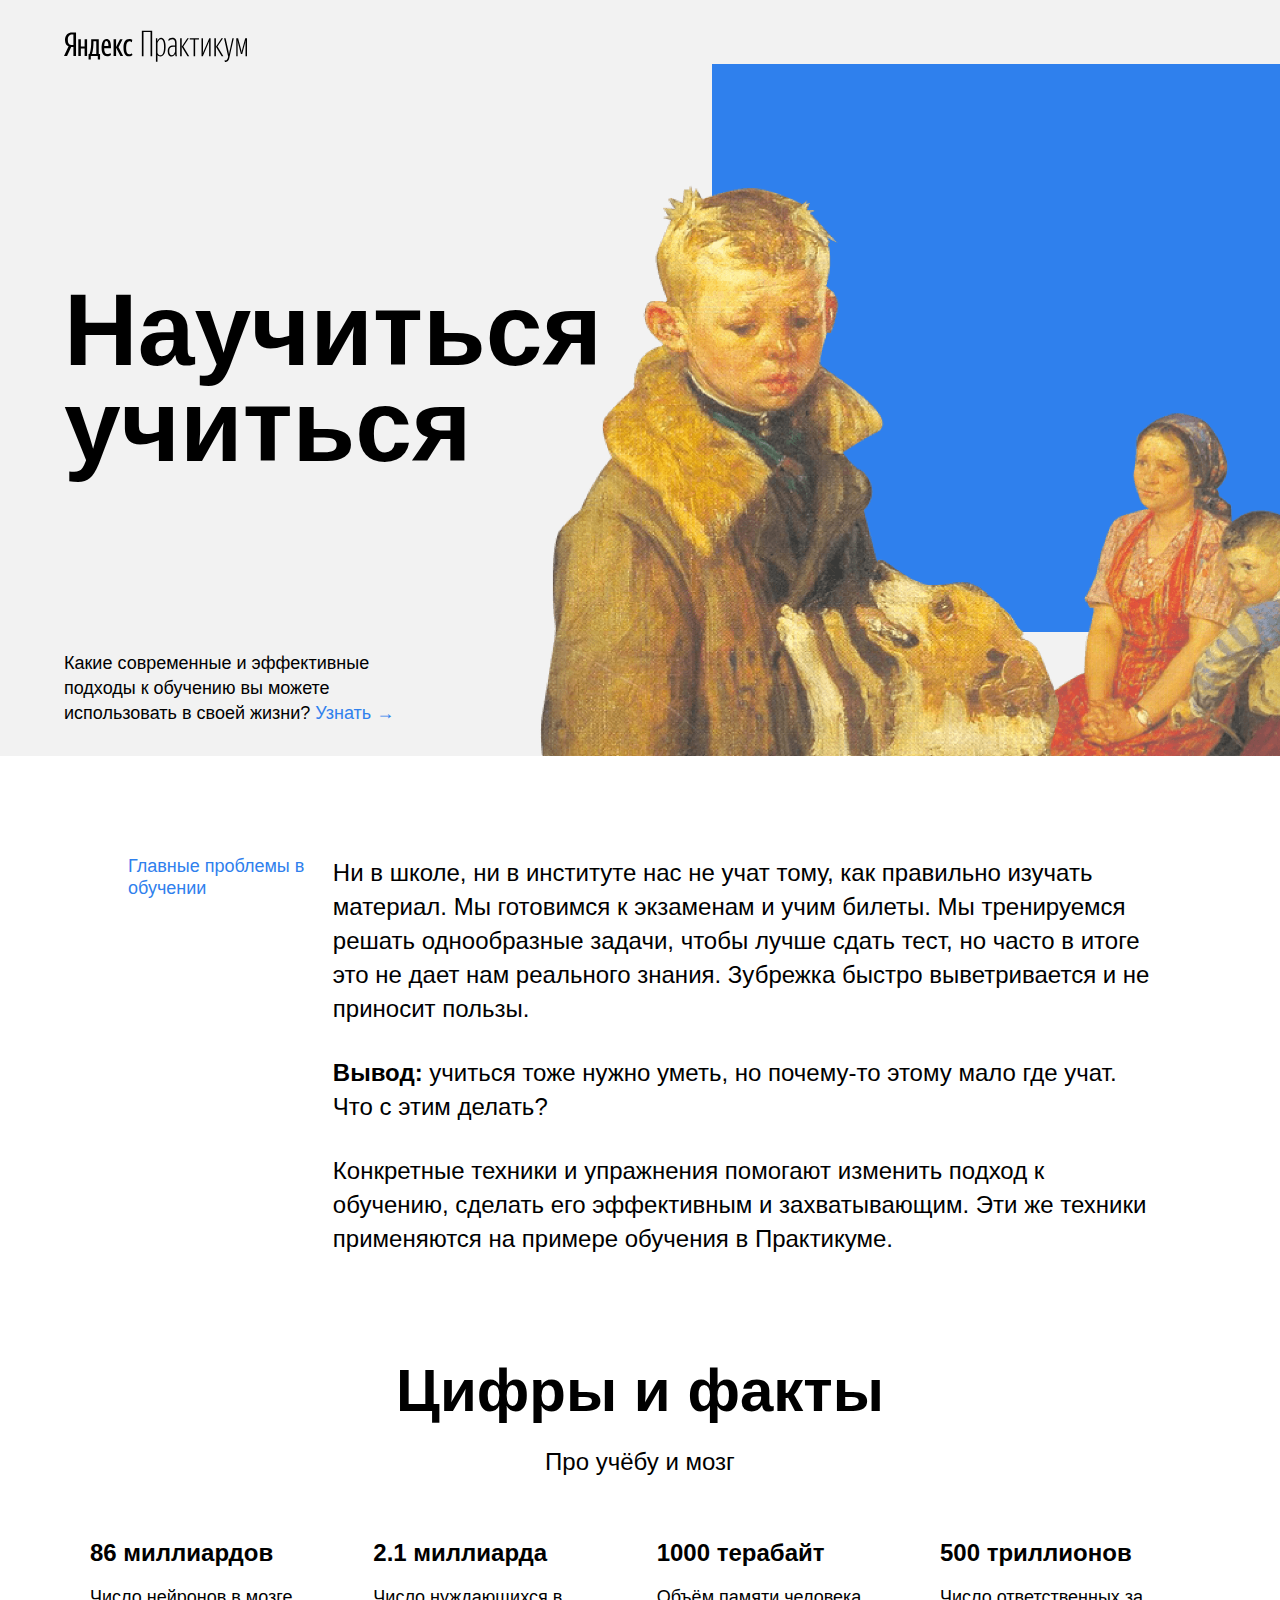
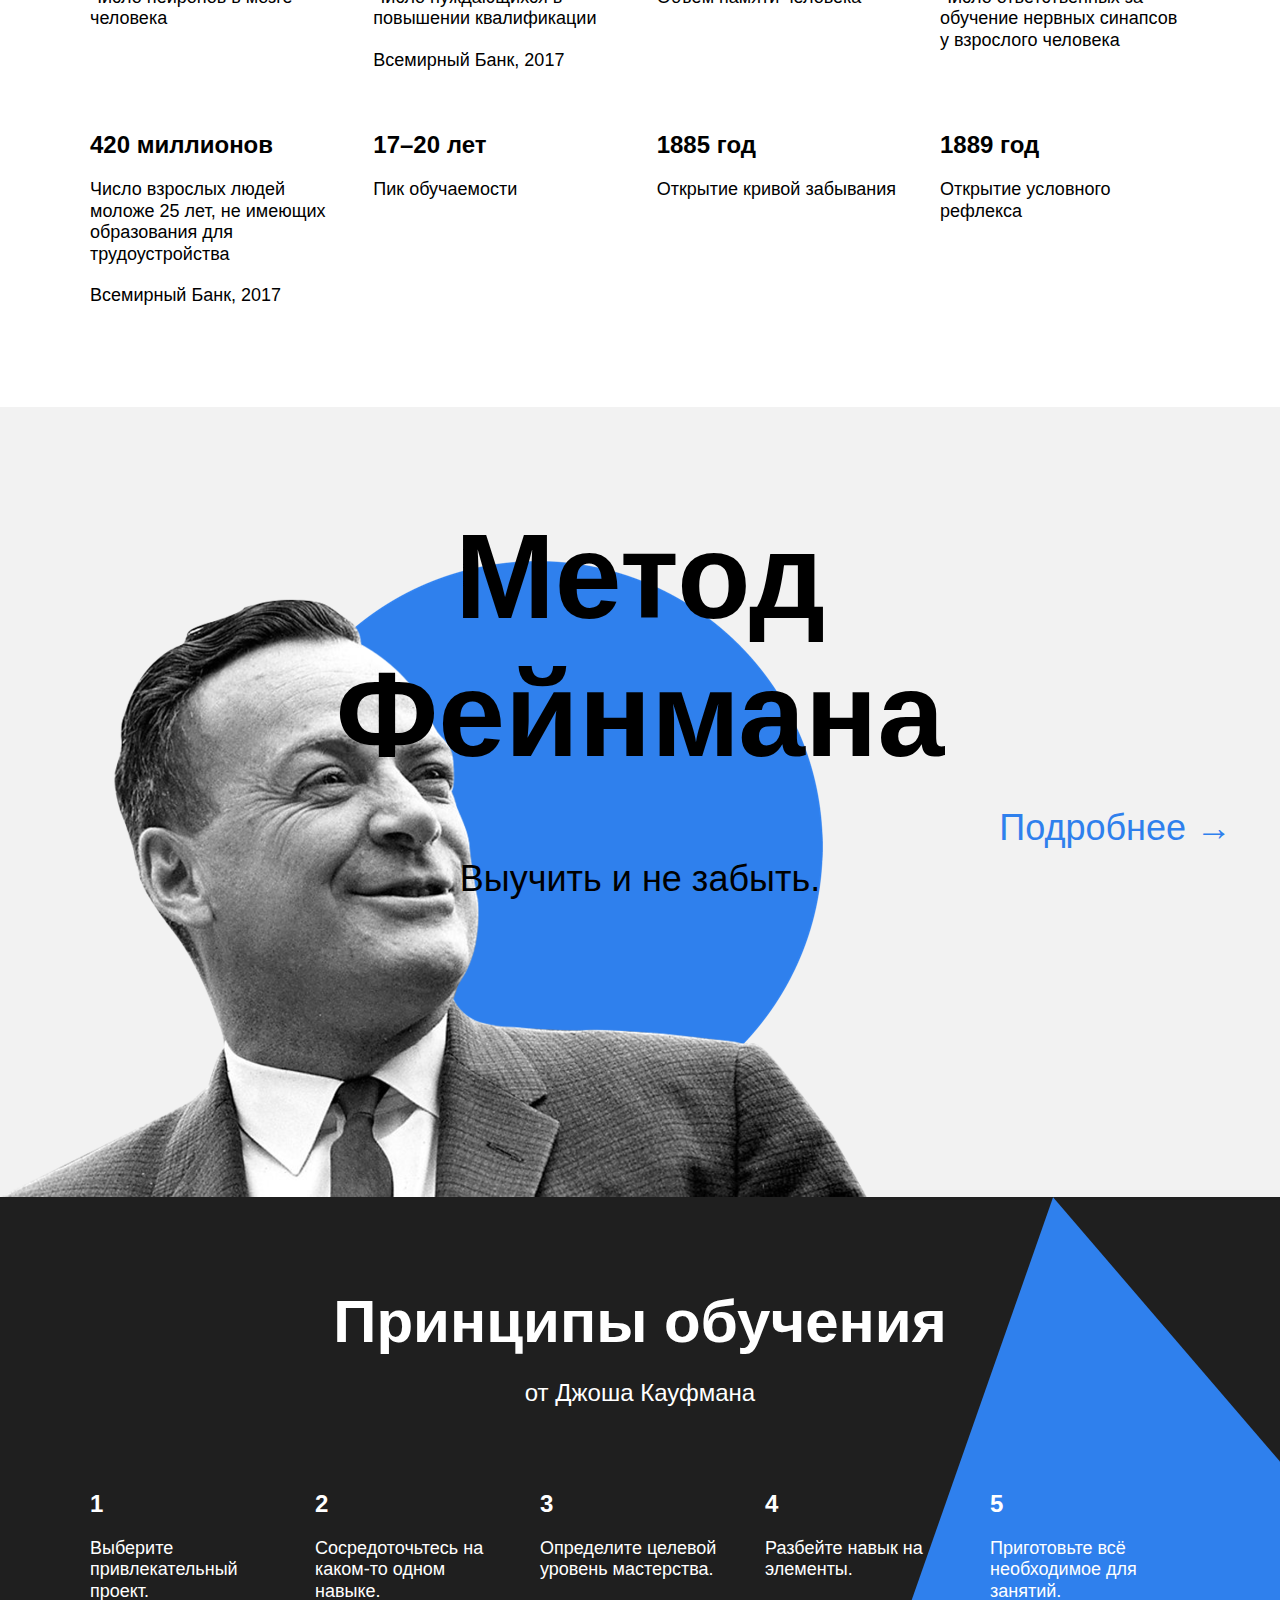
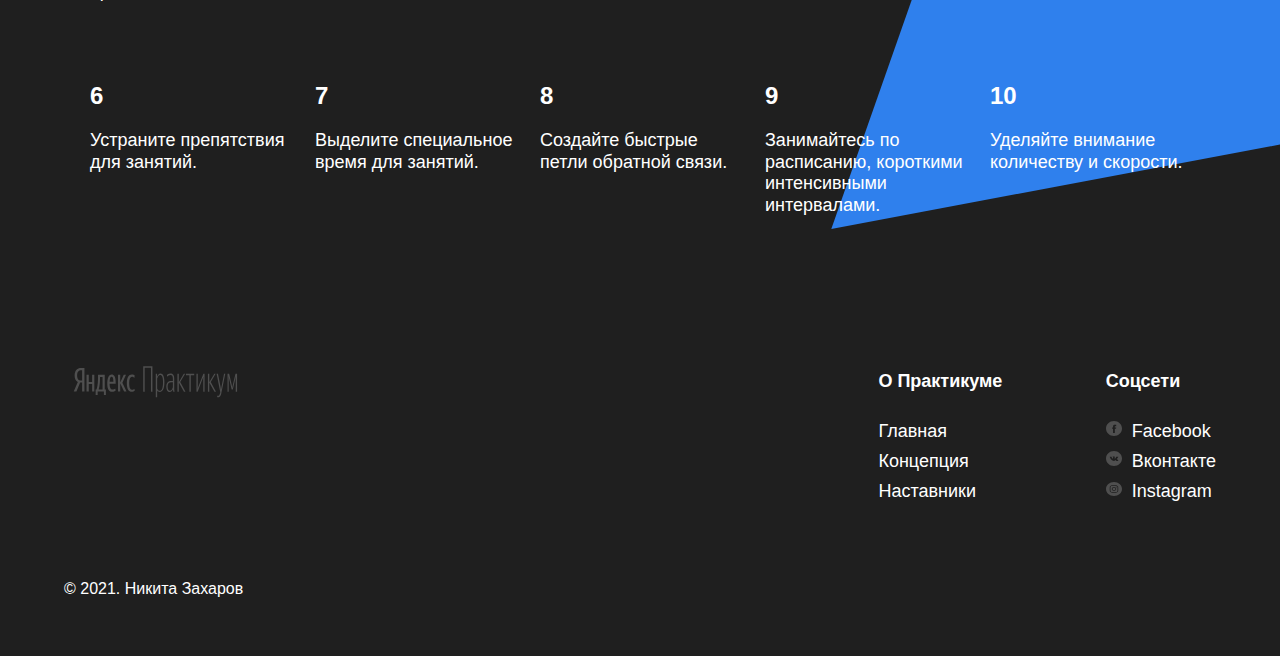
==== public/index.html @ 401f3327 "отремонтировал стили" ====
<!DOCTYPE html>
<html lang="ru">
<head>
  <meta charset="UTF-8">
  <meta name="viewport" content="width=device-width, initial-scale=1.0">
  <title>Научиться учиться</title>
  <link rel="stylesheet" href="./pages/index.css">
</head>
<body>
  <div class="page">

    <header class="header">
      <img class="logo logo_place_header" src="images/logo_place_header.svg" alt="Логотип Яндекс Практикум">
      <h1 class="header__title">Научиться учиться</h1>
      <p class="header__subtitle">Какие современные и эффективные подходы к обучению вы можете использовать в своей жизни?
        <a href="#" class="header__link">Узнать &rarr;</a>
      </p>
      <img class="header__main-illustration" src="images/header-image.png" alt="Картинка Опять Двойка">
      <div class="header__square-pic"></div>

    </header>
    <main class="content">
      <section class="description">
        <article class="two-columns">
          <h2 class="two-columns__brief">Главные проблемы в обучении</h2>
          <div class="two-columns__main-text">
            <p class="two-columns__paragraph">Ни в школе, ни в институте нас не учат тому, как правильно изучать материал. Мы готовимся к экзаменам и учим билеты. Мы тренируемся решать однообразные задачи, чтобы лучше сдать тест, но часто в итоге это не дает нам реального знания. Зубрежка быстро выветривается и не приносит пользы.</p>
            <p class="two-columns__paragraph">
              <span class="two-columns__span-accent">Вывод:</span> учиться тоже нужно уметь, но почему-то этому мало где учат. Что с этим делать?
            </p>
            <p class="two-columns__paragraph">Конкретные техники и упражнения помогают изменить подход к обучению, сделать его эффективным и захватывающим. Эти же техники применяются на примере обучения в Практикуме.</p>
          </div>
        </article>
      </section>

      <section class="digits">
        <h2 class="section-title">Цифры и факты</h2>
        <h3 class="section-subtitle">Про учёбу и мозг</h3>
        <ul class="table">
          <li class="table__cell">
            <h4 class="table__heading">86 миллиардов</h4>
            <p class="table__text">Число нейронов в мозге человека</p>
          </li>
          <li class="table__cell">
            <h4 class="table__heading">2.1 миллиарда</h4>
            <p class="table__text">Число нуждающихся в повышении квалификации</p>
              <p class="table__text">Всемирный Банк, 2017</p>
          </li>
          <li class="table__cell">
            <h4 class="table__heading">1000 терабайт</h4>
            <p class="table__text">Объём памяти человека</p>
          </li>
          <li class="table__cell">
            <h4 class="table__heading">500 триллионов</h4>
            <p class="table__text">Число ответственных за обучение нервных синапсов у взрослого человека</p>
          </li>
          <li class="table__cell">
            <h4 class="table__heading">420 миллионов</h4>
            <p class="table__text">Число взрослых людей моложе 25 лет, не имеющих образования для трудоустройства</p>
              <p class="table__text">Всемирный Банк, 2017</p>
          </li>
          <li class="table__cell">
            <h4 class="table__heading">17–20 лет</h4>
            <p class="table__text">Пик обучаемости</p>
          </li>
          <li class="table__cell">
            <h4 class="table__heading">1885 год</h4>
            <p class="table__text">Открытие кривой забывания</p>
          </li>
          <li class="table__cell">
            <h4 class="table__heading">1889 год</h4>
            <p class="table__text">Открытие условного рефлекса</p>
          </li>
        </ul>
      </section>

      <section class="feynman">
        <h2 class="feynman__title">Метод Фейнмана</h2>
        <p class="feynman__subtitle">Выучить и не забыть.</p>
        <a class="feynman__link" href="#">Подробнее &rarr;</a>
        <img class="feynman__foto" src="images/feynman.png" alt="фотография Фейнмана">
      </section>

      <section class="kaufman">
        <h2 class="section-title section-title_theme_dark">Принципы обучения</h2>
        <h3 class="section-subtitle section-subtitle_theme_dark">от Джоша Кауфмана</h3>
        <ul class="table table_theme_dark">
          <li class="table__cell table__cell_theme_dark">
            <h4 class="table__heading table__heading_theme_dark">1</h4>
            <p class="table__text table__text_theme_dark">Выберите привлекательный проект.</p>
          </li>
          <li class="table__cell table__cell_theme_dark">
            <h4 class="table__heading table__heading_theme_dark">2</h4>
            <p class="table__text table__text_theme_dark">Сосредоточьтесь на каком-то одном навыке.</p>
          </li>
          <li class="table__cell table__cell_theme_dark">
            <h4 class="table__heading table__heading_theme_dark">3</h4>
            <p class="table__text table__text_theme_dark">Определите целевой уровень мастерства.</p>
          </li>
          <li class="table__cell table__cell_theme_dark">
            <h4 class="table__heading table__heading_theme_dark">4</h4>
            <p class="table__text table__text_theme_dark">Разбейте навык на элементы.</p>
          </li>
          <li class="table__cell table__cell_theme_dark">
            <h4 class="table__heading table__heading_theme_dark">5</h4>
            <p class="table__text table__text_theme_dark">Приготовьте всё необходимое для занятий.</p>
          </li>
          <li class="table__cell table__cell_theme_dark">
            <h4 class="table__heading table__heading_theme_dark">6</h4>
            <p class="table__text table__text_theme_dark">Устраните препятствия для занятий.</p>
          </li>
          <li class="table__cell table__cell_theme_dark">
            <h4 class="table__heading table__heading_theme_dark">7</h4>
            <p class="table__text table__text_theme_dark">Выделите специальное время для занятий.</p>
          </li>
          <li class="table__cell table__cell_theme_dark">
            <h4 class="table__heading table__heading_theme_dark">8</h4>
            <p class="table__text table__text_theme_dark">Создайте быстрые петли обратной связи.</p>
          </li>
          <li class="table__cell table__cell_theme_dark">
            <h4 class="table__heading table__heading_theme_dark">9</h4>
            <p class="table__text table__text_theme_dark">Занимайтесь по расписанию, короткими интенсивными интервалами.</p>
          </li>
          <li class="table__cell table__cell_theme_dark">
            <h4 class="table__heading table__heading_theme_dark">10</h4>
            <p class="table__text table__text_theme_dark">Уделяйте внимание количеству и скорости.</p>
          </li>
        </ul>
        <div class="kaufman__triangle">
        </div>
      </section>
    </main>
    <footer class="footer">
      <section class="footer__columns">
        <div class="footer__column footer__column_content_copyright">
          <img class="logo logo_place_footer" src="images/logo_place_footer.svg" alt="Логотип Яндекс Практикум">
          <p class="footer__author">&#169; 2021. Никита Захаров</p>
        </div>
        <nav class="footer__column footer__column_content_info">
          <h2 class="footer__column-heading">О Практикуме</h2>
          <ul class="footer__column-links">
            <li><a class="footer__column-link" href="#">Главная</a></li>
            <li><a class="footer__column-link" href="#">Концепция</a></li>
            <li><a class="footer__column-link" href="#">Наставники</a></li>
          </ul>
        </nav>
        <nav class="footer__column footer__column_content_social">
          <h2 class="footer__column-heading">Соцсети</h2>
          <ul class="footer__column-links">
            <li><a class="footer__column-link" target="_blank" href="https://www.facebook.com/yandex.praktikum/"><img class="footer__social-icon" src="images/facebook_color_white.svg" alt="Facebook">Facebook</a></li>
            <li><a class="footer__column-link" target="_blank" href="https://vk.com/yandex.praktikum"><img class="footer__social-icon" src="images/vk_color_white.svg" alt="Вконтакте">Вконтакте</a></li>
            <li><a class="footer__column-link" target="_blank" href="https://www.instagram.com/yndx.praktikum/"><img class="footer__social-icon" src="images/instagram_color_white.svg" alt="Instagram">Instagram</a></li>
          </ul>
        </nav>
      </section>
    </footer>
  </div>
</body>
</html>
---- public/pages/index.css ----
@import url(../vendor/normalize.css);
@import url(../page/page.css);
@import url(../page/header/header.css);
@import url(../page/header/logo/logo.css);
@import url(../page/header/logo/_place_header/logo_place_header.css);
@import url(../page/header/__title/header__title.css);
@import url(../page/header/__subtitle/header__subtitle.css);
@import url(../page/header/__subtitle/__link/header__link.css);
@import url(../page/header/__square-pic/header__square-pic.css);
@import url(../page/header/__main-illustration/header__main-illustration.css);
@import url(../page/content/description/description.css);
@import url(../page/content/description/two-columns/two-columns.css);
@import url(../page/content/description/two-columns/__main-text/two-columns__main-text.css);
@import url(../page/content/description/two-columns/__main-text/__paragraph/two-columns__paragraph.css);
@import url(../page/content/description/two-columns/__main-text/__paragraph/__span-accent/two-columns__span-accent.css);
@import url(../page/content/description/two-columns/__brief/two-columns__brief.css);
@import url(../page/content/digits/digits.css);
@import url(../page/content/digits/section-title/section-title.css);
@import url(../page/content/digits/section-title/_theme/section-title_theme_dark.css);
@import url(../page/content/digits/section-subtitle/section-subtitle.css);
@import url(../page/content/digits/section-subtitle/_theme/section-subtitle_theme_dark.css);
@import url(../page/content/digits/table/table.css);
@import url(../page/content/digits/table/_theme/table__theme_dark.css);
@import url(../page/content/digits/table/__cell/table__cell.css);
@import url(../page/content/digits/table/__cell/_theme/table__cell_theme_dark.css);
@import url(../page/content/digits/table/__cell/__heading/table__heading.css);
@import url(../page/content/digits/table/__cell/__heading/_theme/table__heading_theme_dark.css);
@import url(../page/content/digits/table/__cell/__text/table__text.css);
@import url(../page/content/digits/table/__cell/__text/_theme/table__text_theme_dark.css);
@import url(../page/content/feynman/feynman.css);
@import url(../page/content/feynman/__title/feynman__title.css);
@import url(../page/content/feynman/__subtitle/feynman__subtitle.css);
@import url(../page/content/feynman/__link/feynman__link.css);
@import url(../page/content/feynman/__foto/feynman__foto.css);
@import url(../page/content/kaufman/kaufman.css);
@import url(../page/content/kaufman/__triangle/kaufman__triangle.css);
@import url(../page/footer/footer.css);
@import url(../page/footer/__columns/footer__columns.css);
@import url(../page/footer/__columns/__column/footer__column.css);
@import url(../page/footer/__columns/__column/_content/_copyright/footer__column_content_copyright.css);
@import url(../page/footer/__columns/__column/_content/_copyright/__author/footer__author.css);
@import url(../page/footer/__columns/__column/_content/_info/__column-heading/footer__column-heading.css);
@import url(../page/footer/__columns/__column/_content/_info/__column-heading/__column-links/footer__column-links.css);
@import url(../page/footer/__columns/__column/_content/_info/__column-heading/__column-links/__column-link/footer__column-link.css);
@import url(../page/footer/__columns/__column/_content/_info/__column-heading/__column-links/__column-link/__social-icon/footer__social-icon.css);
@import url(../page/footer/__columns/__column/_content/_social/footer__column_content_social.css);
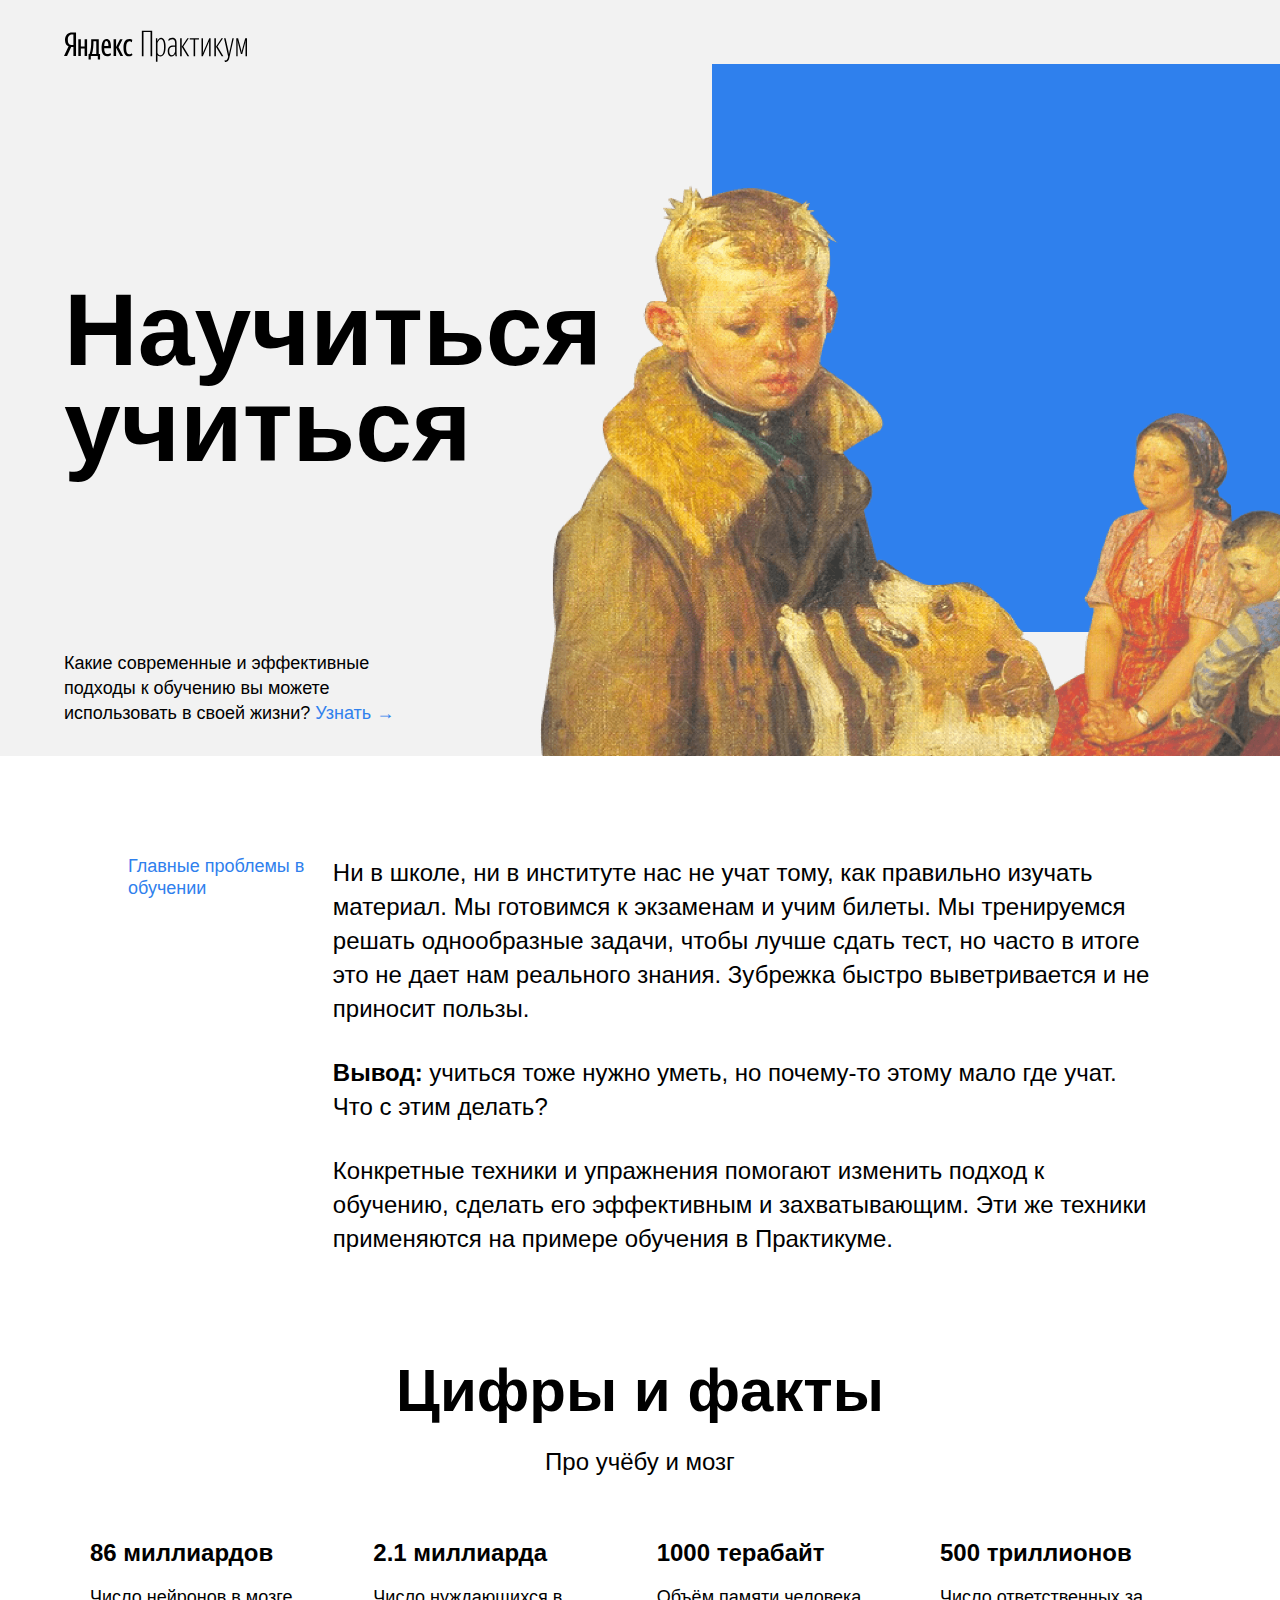
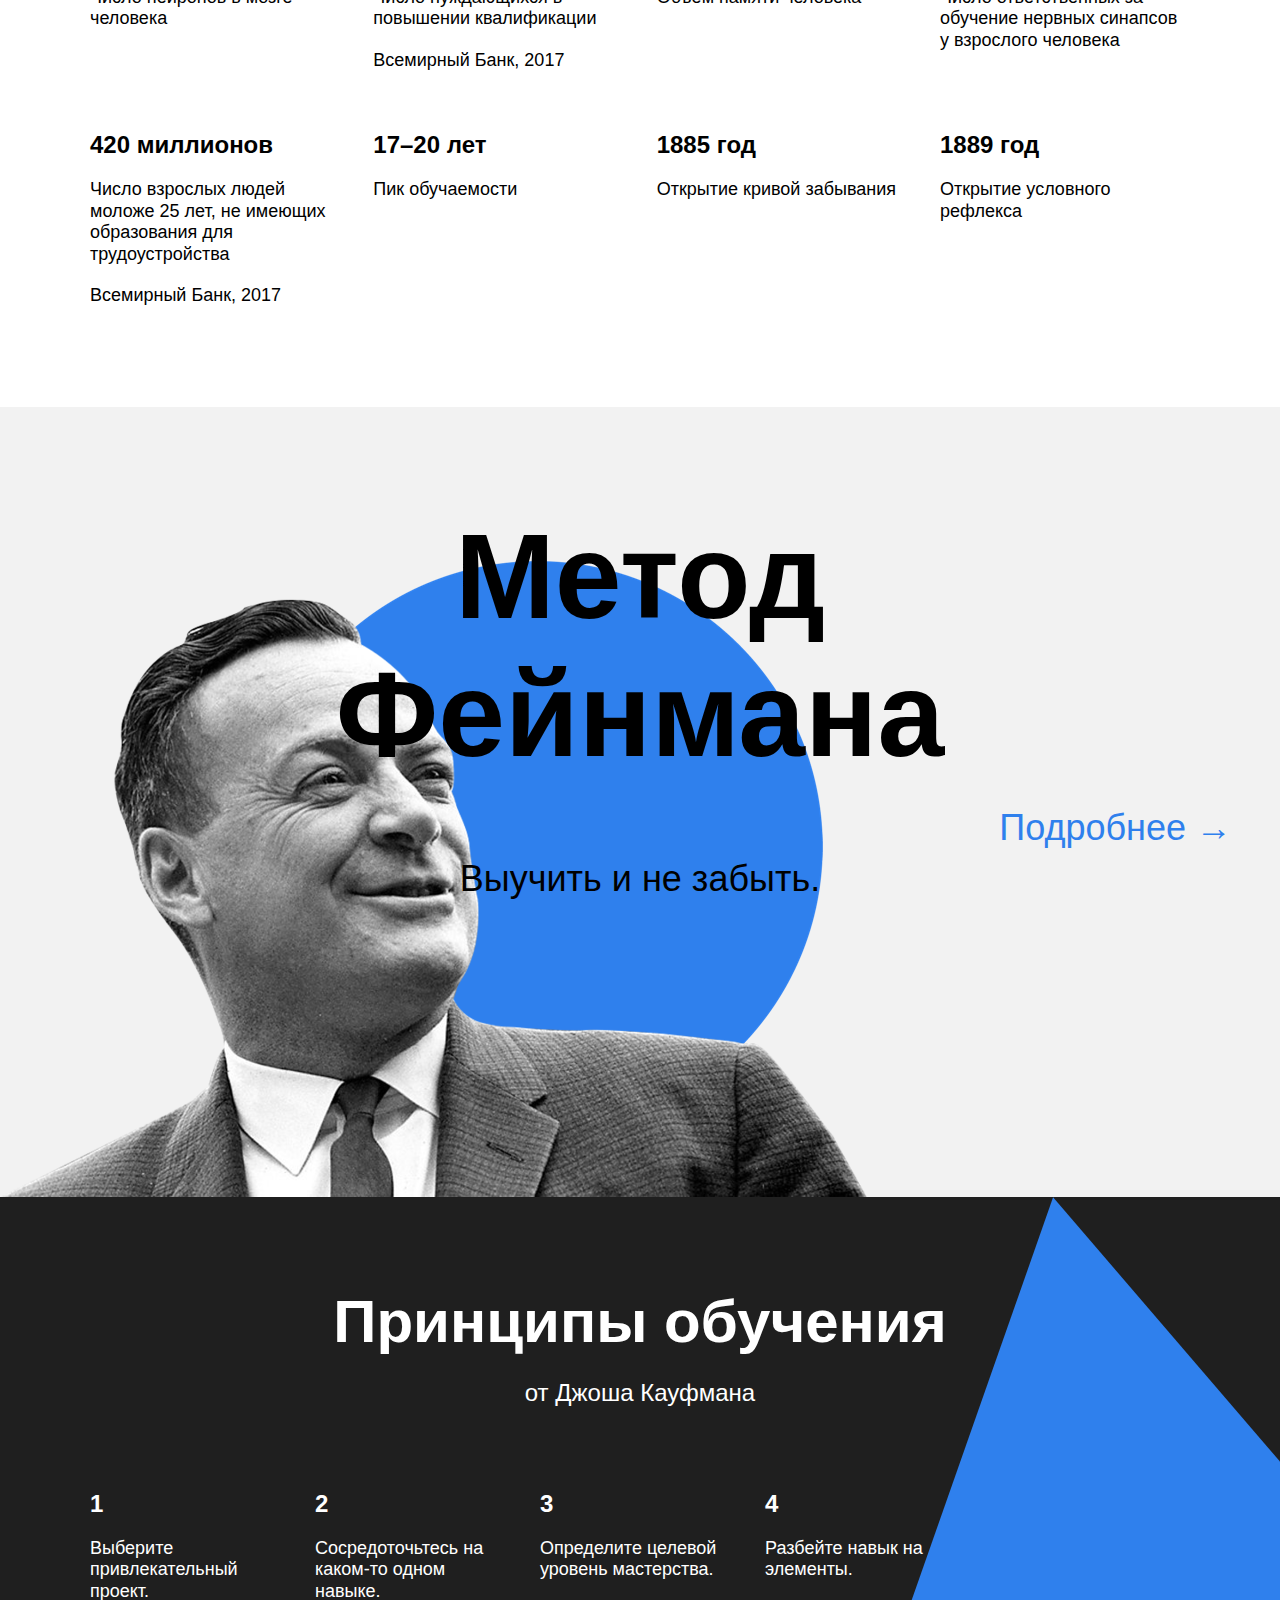
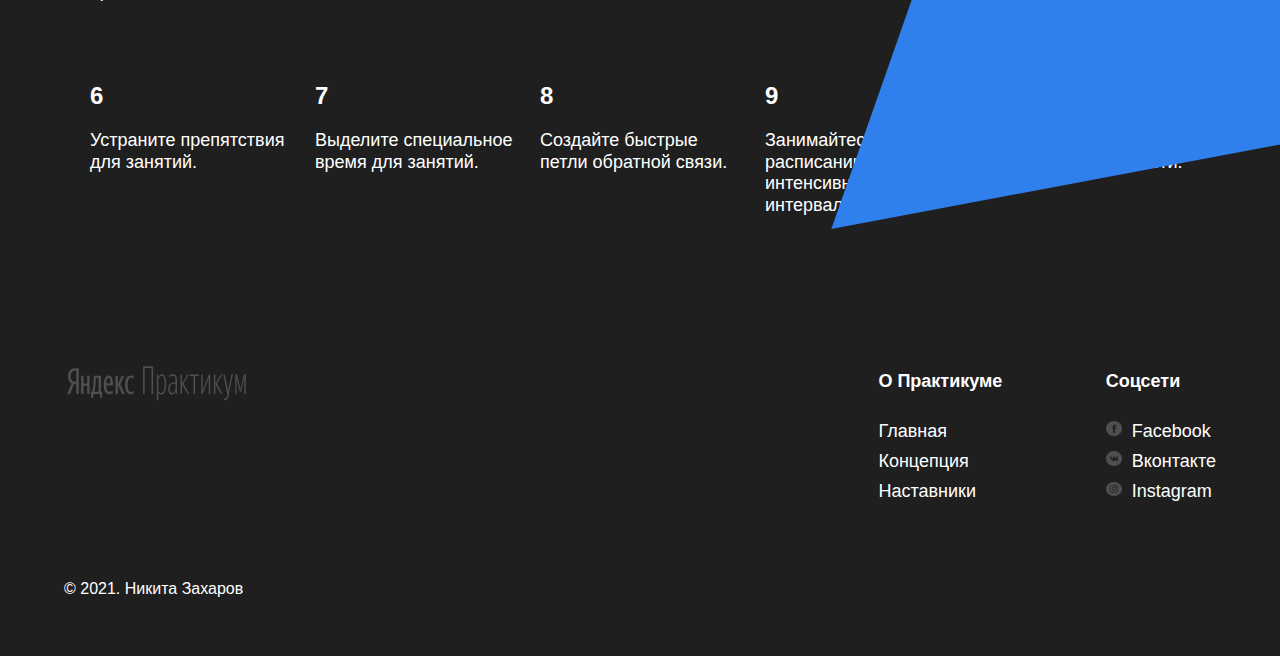
==== commit 1c3ed059: "переделал БЭМ сделал анимацию" ====
--- a/public/index.html
+++ b/public/index.html
@@ -16,7 +16,7 @@
         <a href="#" class="header__link">Узнать &rarr;</a>
       </p>
       <img class="header__main-illustration" src="images/header-image.png" alt="Картинка Опять Двойка">
-      <div class="header__square-pic"></div>
+      <div class="header__square-pic header__rotation"></div>
 
     </header>
     <main class="content">
--- a/public/pages/index.css
+++ b/public/pages/index.css
@@ -1,46 +1,47 @@
-@import url(../vendor/normalize.css);
-@import url(../page/page.css);
-@import url(../page/header/header.css);
-@import url(../page/header/logo/logo.css);
-@import url(../page/header/logo/_place_header/logo_place_header.css);
-@import url(../page/header/__title/header__title.css);
-@import url(../page/header/__subtitle/header__subtitle.css);
-@import url(../page/header/__subtitle/__link/header__link.css);
-@import url(../page/header/__square-pic/header__square-pic.css);
-@import url(../page/header/__main-illustration/header__main-illustration.css);
-@import url(../page/content/description/description.css);
-@import url(../page/content/description/two-columns/two-columns.css);
-@import url(../page/content/description/two-columns/__main-text/two-columns__main-text.css);
-@import url(../page/content/description/two-columns/__main-text/__paragraph/two-columns__paragraph.css);
-@import url(../page/content/description/two-columns/__main-text/__paragraph/__span-accent/two-columns__span-accent.css);
-@import url(../page/content/description/two-columns/__brief/two-columns__brief.css);
-@import url(../page/content/digits/digits.css);
-@import url(../page/content/digits/section-title/section-title.css);
-@import url(../page/content/digits/section-title/_theme/section-title_theme_dark.css);
-@import url(../page/content/digits/section-subtitle/section-subtitle.css);
-@import url(../page/content/digits/section-subtitle/_theme/section-subtitle_theme_dark.css);
-@import url(../page/content/digits/table/table.css);
-@import url(../page/content/digits/table/_theme/table__theme_dark.css);
-@import url(../page/content/digits/table/__cell/table__cell.css);
-@import url(../page/content/digits/table/__cell/_theme/table__cell_theme_dark.css);
-@import url(../page/content/digits/table/__cell/__heading/table__heading.css);
-@import url(../page/content/digits/table/__cell/__heading/_theme/table__heading_theme_dark.css);
-@import url(../page/content/digits/table/__cell/__text/table__text.css);
-@import url(../page/content/digits/table/__cell/__text/_theme/table__text_theme_dark.css);
-@import url(../page/content/feynman/feynman.css);
-@import url(../page/content/feynman/__title/feynman__title.css);
-@import url(../page/content/feynman/__subtitle/feynman__subtitle.css);
-@import url(../page/content/feynman/__link/feynman__link.css);
-@import url(../page/content/feynman/__foto/feynman__foto.css);
-@import url(../page/content/kaufman/kaufman.css);
-@import url(../page/content/kaufman/__triangle/kaufman__triangle.css);
-@import url(../page/footer/footer.css);
-@import url(../page/footer/__columns/footer__columns.css);
-@import url(../page/footer/__columns/__column/footer__column.css);
-@import url(../page/footer/__columns/__column/_content/_copyright/footer__column_content_copyright.css);
-@import url(../page/footer/__columns/__column/_content/_copyright/__author/footer__author.css);
-@import url(../page/footer/__columns/__column/_content/_info/__column-heading/footer__column-heading.css);
-@import url(../page/footer/__columns/__column/_content/_info/__column-heading/__column-links/footer__column-links.css);
-@import url(../page/footer/__columns/__column/_content/_info/__column-heading/__column-links/__column-link/footer__column-link.css);
-@import url(../page/footer/__columns/__column/_content/_info/__column-heading/__column-links/__column-link/__social-icon/footer__social-icon.css);
-@import url(../page/footer/__columns/__column/_content/_social/footer__column_content_social.css);
+@import url(./../vendor/normalize.css);
+@import url(./../bloks/description/description.css);
+@import url(./../bloks/digits/digits.css);
+@import url(./../bloks/feynman/feynman.css);
+@import url(./../bloks/feynman/__foto/feynman__foto.css);
+@import url(./../bloks/feynman/__link/feynman__link.css);
+@import url(./../bloks/feynman/__subtitle/feynman__subtitle.css);
+@import url(./../bloks/feynman/__title/feynman__title.css);
+@import url(./../bloks/footer/footer.css);
+@import url(./../bloks/footer/__author/footer__author.css);
+@import url(./../bloks/footer/__column-heading/footer__column-heading.css);
+@import url(./../bloks/footer/__column-link/footer__column-link.css);
+@import url(./../bloks/footer/__column-links/footer__column-links.css);
+@import url(./../bloks/footer/__column/footer__column.css);
+@import url(./../bloks/footer/__column/_content/footer__column_content_copyright.css);
+@import url(./../bloks/footer/__column/_content/footer__column_content_social.css);
+@import url(./../bloks/footer/__columns/footer__columns.css);
+@import url(./../bloks/footer/__social-icon/footer__social-icon.css);
+@import url(./../bloks/header/header.css);
+@import url(./../bloks/header/__link/header__link.css);
+@import url(./../bloks/header/__main-illustration/header__main-illustration.css);
+@import url(./../bloks/header/__square-pic/header__square-pic.css);
+@import url(./../bloks/header/__subtitle/header__subtitle.css);
+@import url(./../bloks/header/__title/header__title.css);
+@import url(./../bloks/kaufman/kaufman.css);
+@import url(./../bloks/kaufman/__triangle/kaufman__triangle.css);
+@import url(./../bloks/logo/logo.css);
+@import url(./../bloks/logo/_place/logo_place_footer.css);
+@import url(./../bloks/logo/_place/logo_place_header.css);
+@import url(./../bloks/page/page.css);
+@import url(./../bloks/rotation/header__rotation.css);
+@import url(./../bloks/section-subtitle/section-subtitle.css);
+@import url(./../bloks/section-subtitle/_theme/section-subtitle_theme_dark.css);
+@import url(./../bloks/section-title/section-title.css);
+@import url(./../bloks/section-title/_theme/section-title_theme_dark.css);
+@import url(./../bloks/table/table.css);
+@import url(./../bloks/table/__cell/table__cell.css);
+@import url(./../bloks/table/__cell/_theme/table__cell_theme_dark.css);
+@import url(./../bloks/table/__heading/table__heading.css);
+@import url(./../bloks/table/__heading/_theme/table__heading_theme_dark.css);
+@import url(./../bloks/table/__text/table__text.css);
+@import url(./../bloks/table/__text/_theme/table__text_theme_dark.css);
+@import url(./../bloks/two-columns/two-columns.css);
+@import url(./../bloks/two-columns/__brief/two-columns__brief.css);
+@import url(./../bloks/two-columns/__main-text/two-columns__main-text.css);
+@import url(./../bloks/two-columns/__paragraph/two-columns__paragraph.css);
+@import url(./../bloks/two-columns/__span-accent/two-columns__span-accent.css);
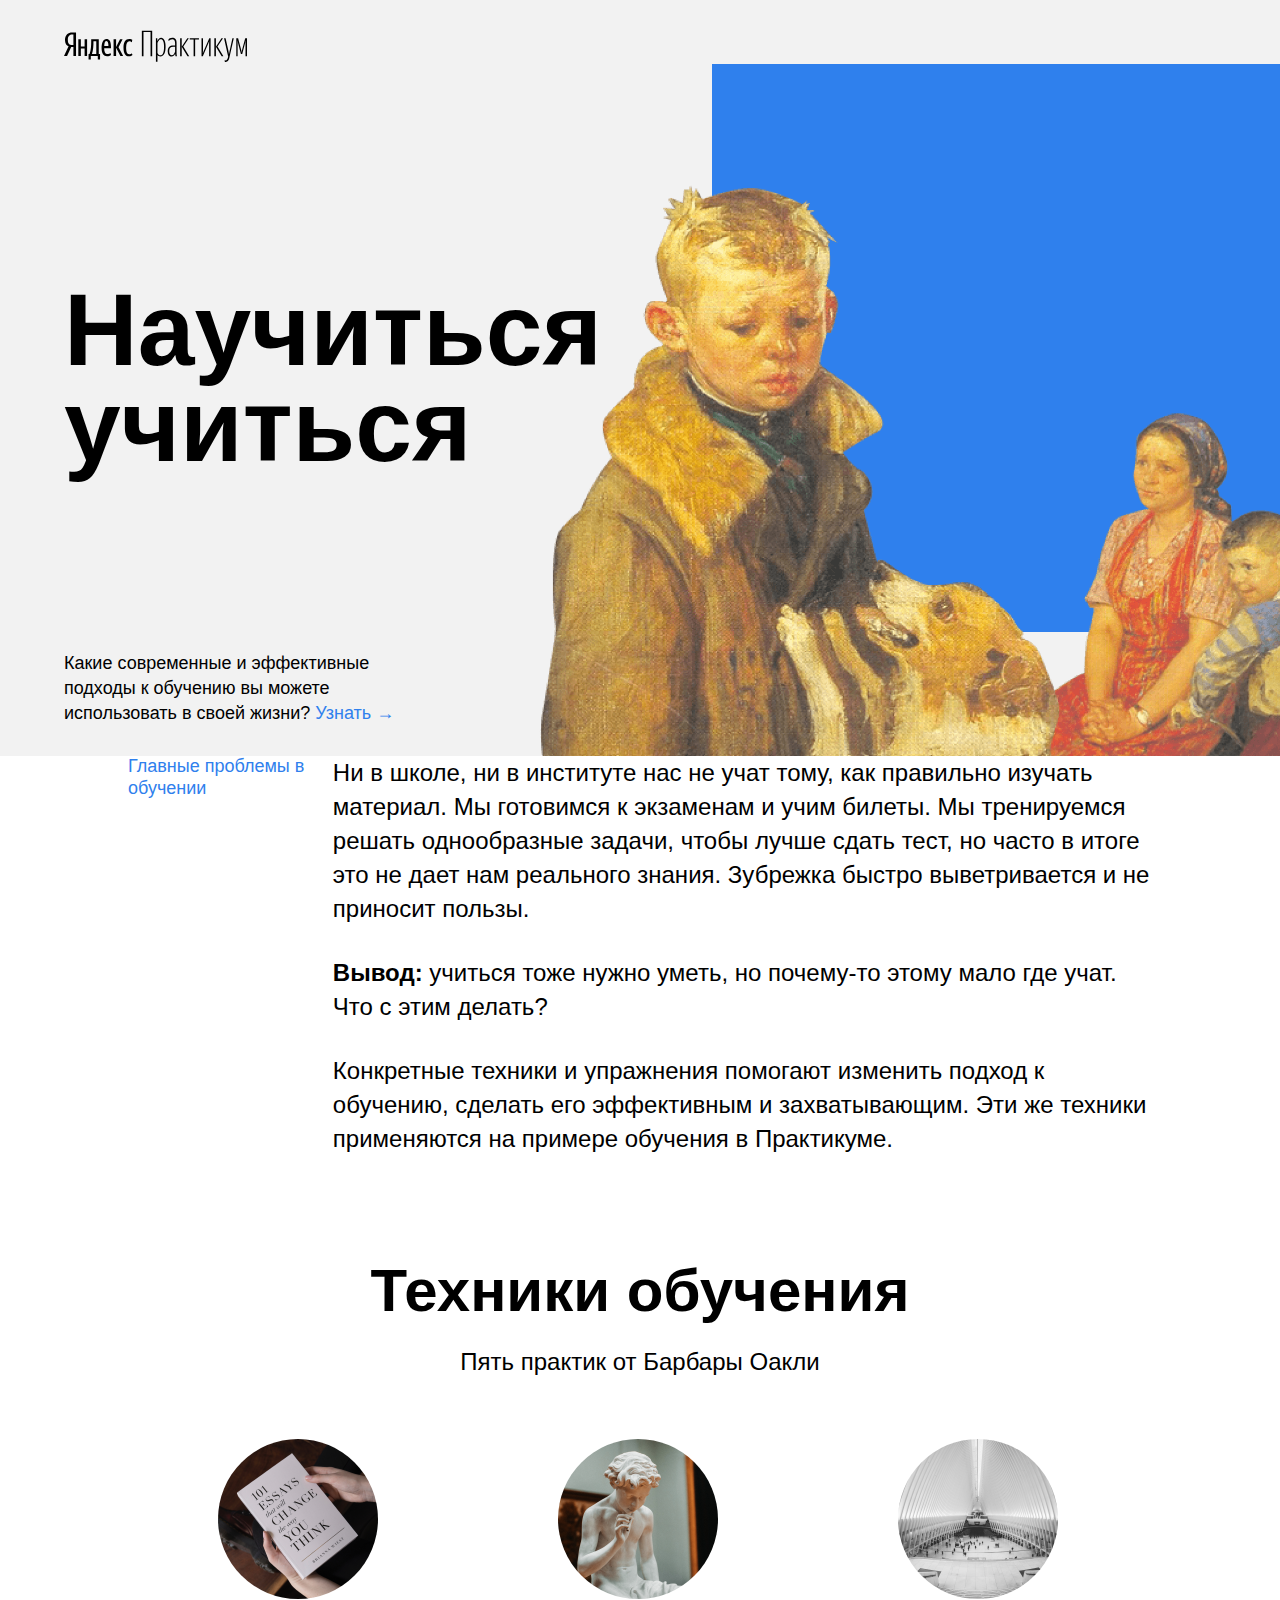
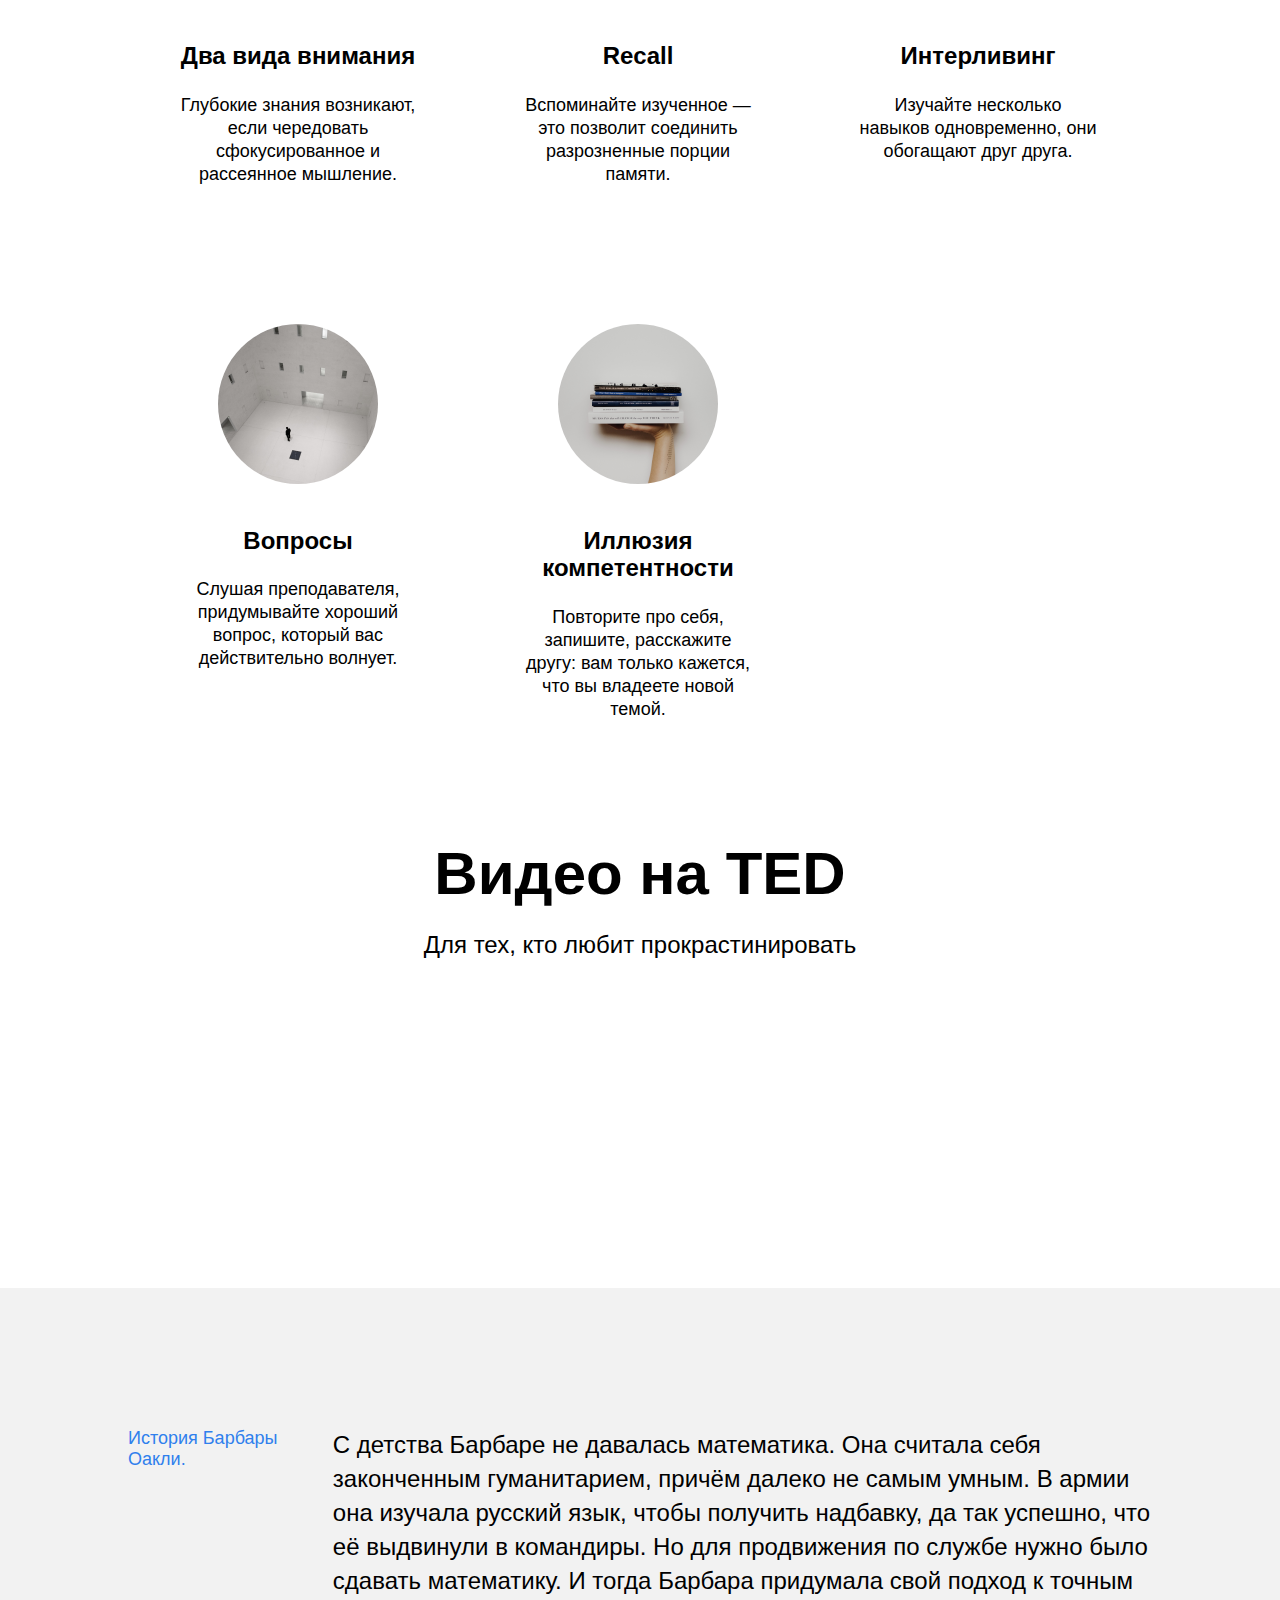
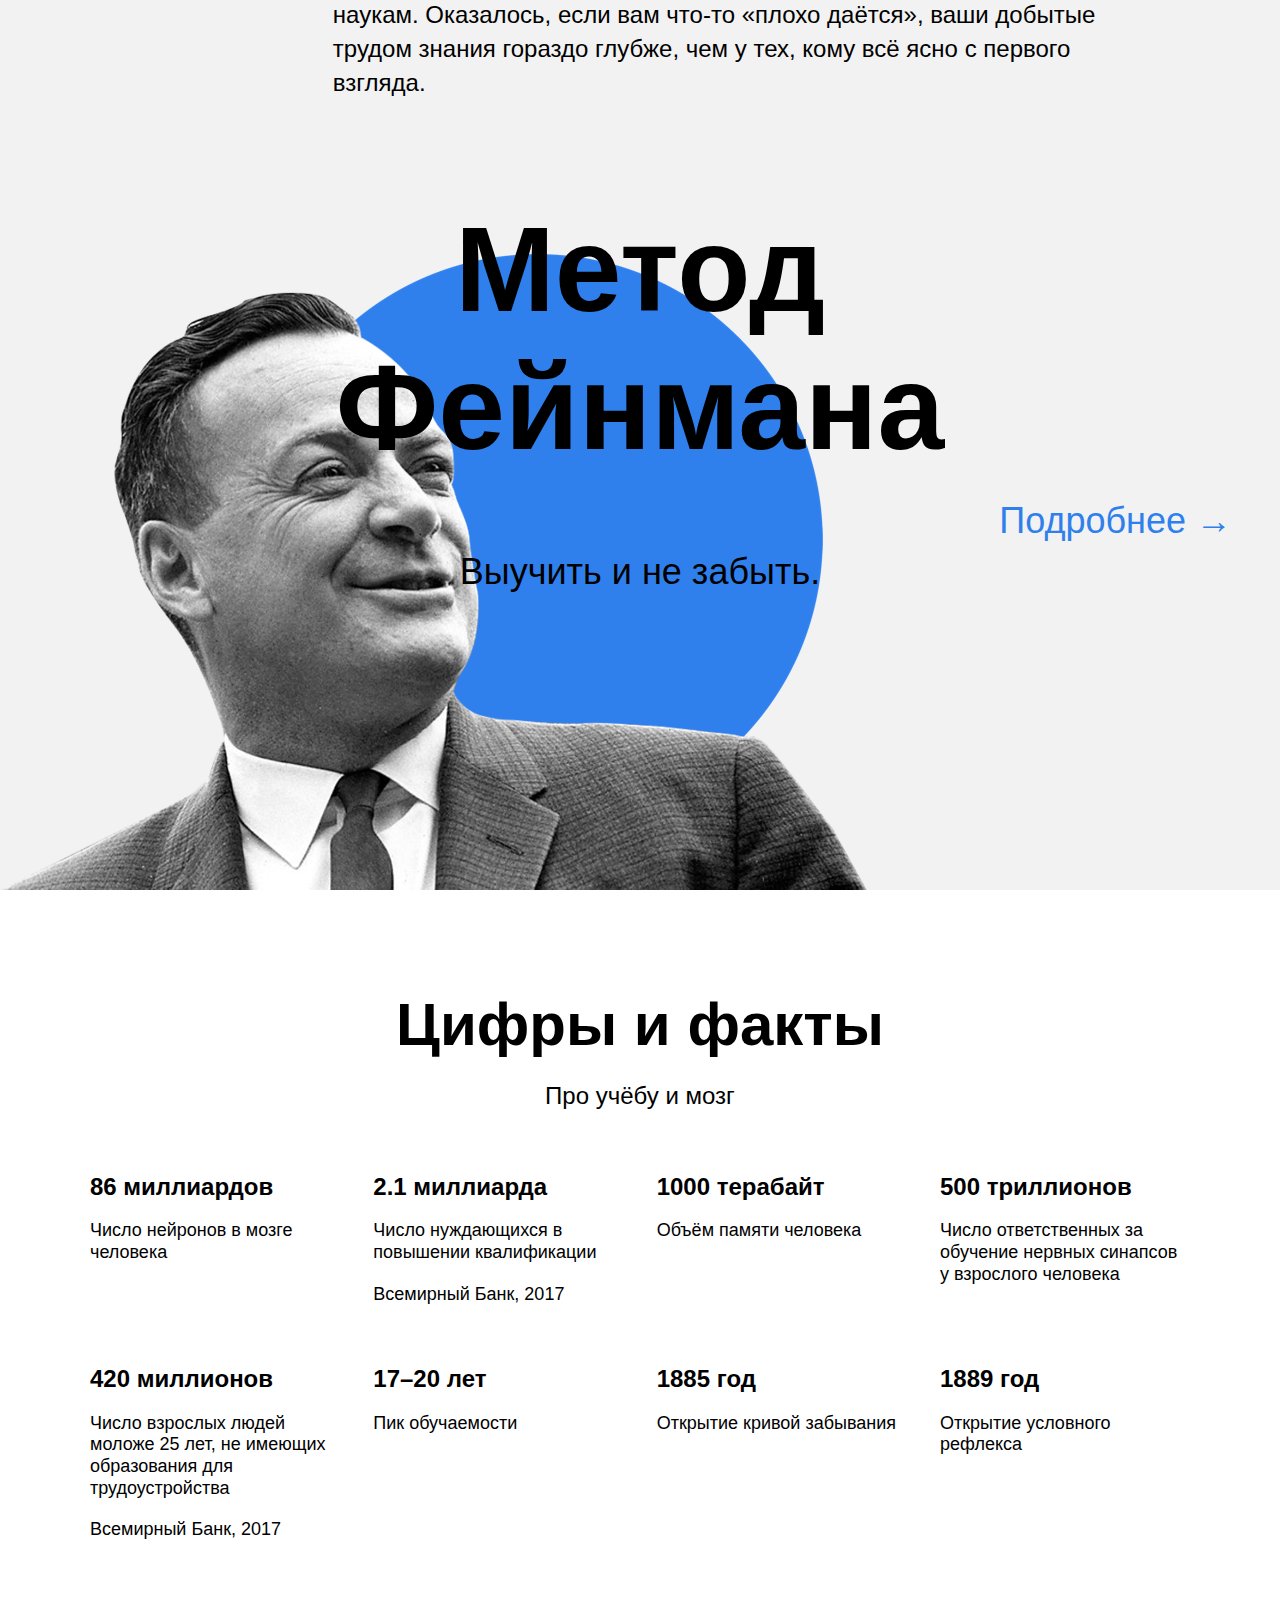
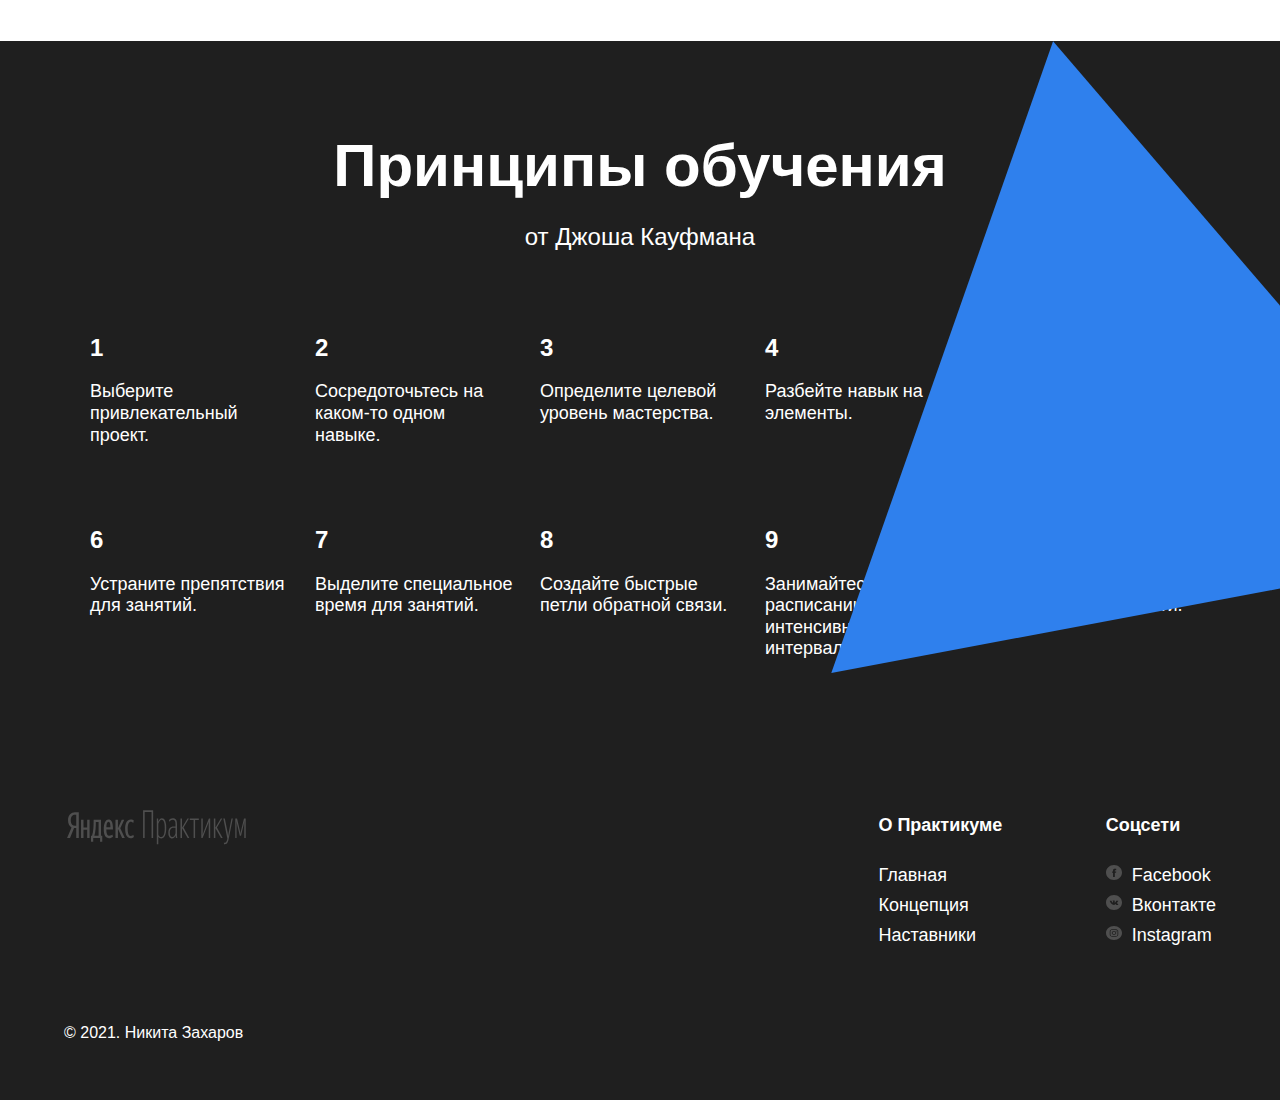
==== commit 5a1b15bc: "добавил блоки video, oakley, techniques" ====
--- a/public/index.html
+++ b/public/index.html
@@ -33,45 +33,54 @@
         </article>
       </section>
 
-      <section class="digits">
-        <h2 class="section-title">Цифры и факты</h2>
-        <h3 class="section-subtitle">Про учёбу и мозг</h3>
-        <ul class="table">
-          <li class="table__cell">
-            <h4 class="table__heading">86 миллиардов</h4>
-            <p class="table__text">Число нейронов в мозге человека</p>
-          </li>
-          <li class="table__cell">
-            <h4 class="table__heading">2.1 миллиарда</h4>
-            <p class="table__text">Число нуждающихся в повышении квалификации</p>
-              <p class="table__text">Всемирный Банк, 2017</p>
-          </li>
-          <li class="table__cell">
-            <h4 class="table__heading">1000 терабайт</h4>
-            <p class="table__text">Объём памяти человека</p>
-          </li>
-          <li class="table__cell">
-            <h4 class="table__heading">500 триллионов</h4>
-            <p class="table__text">Число ответственных за обучение нервных синапсов у взрослого человека</p>
-          </li>
-          <li class="table__cell">
-            <h4 class="table__heading">420 миллионов</h4>
-            <p class="table__text">Число взрослых людей моложе 25 лет, не имеющих образования для трудоустройства</p>
-              <p class="table__text">Всемирный Банк, 2017</p>
-          </li>
-          <li class="table__cell">
-            <h4 class="table__heading">17–20 лет</h4>
-            <p class="table__text">Пик обучаемости</p>
-          </li>
-          <li class="table__cell">
-            <h4 class="table__heading">1885 год</h4>
-            <p class="table__text">Открытие кривой забывания</p>
-          </li>
-          <li class="table__cell">
-            <h4 class="table__heading">1889 год</h4>
-            <p class="table__text">Открытие условного рефлекса</p>
-          </li>
-        </ul>
+      <section class="techniques">
+        <h2 class="section-title">Техники обучения</h2>
+        <h3 class="section-subtitle">Пять практик от Барбары Оакли</h3>
+        <div class="cards">
+          <div class="cards__item">
+            <img class="cards__image" src="./images/cards-attention.png" alt="два вида внимания">
+            <h3 class="cards__tatle">Два вида внимания</h3>
+            <p class="cards__description">Глубокие знания возникают, если чередовать сфокусированное и рассеянное мышление.</p>
+          </div>
+          <div class="cards__item">
+            <img class="cards__image" src="./images/cards-recall.png" alt="Recall">
+            <h3 class="cards__tatle">Recall</h3>
+            <p class="cards__description">Вспоминайте изученное — это позволит соединить разрозненные порции памяти.</p>
+          </div>
+          <div class="cards__item">
+            <img class="cards__image" src="./images/cards-interliving.png" alt="Интерливинг">
+            <h3 class="cards__tatle">Интерливинг</h3>
+            <p class="cards__description">Изучайте несколько навыков одновременно, они обогащают друг друга.</p>
+          </div>
+          <div class="cards__item">
+            <img class="cards__image" src="./images/cards-question.png" alt="Вопросы">
+            <h3 class="cards__tatle">Вопросы</h3>
+            <p class="cards__description">Слушая преподавателя, придумывайте хороший вопрос, который вас действительно волнует.</p>
+          </div>
+          <div class="cards__item">
+            <img class="cards__image" src="./images/cards-competence.png" alt="Иллюзия компетентности">
+            <h3 class="cards__tatle">Иллюзия компетентности</h3>
+            <p class="cards__description">Повторите про себя, запишите, расскажите другу: вам только кажется, что вы владеете новой темой.</p>
+          </div>
+        </div>
+      </section>
+
+      <section class="video">
+        <h2 class="section-title">Видео нa TED</h2>
+        <h3 class="section-subtitle">Для тех, кто любит прокрастинировать</h3>
+        <div class="video__iframes">
+          <iframe class="video__iframe" src="https://www.youtube.com/embed/5MgBikgcWnY" frameborder="0" allow="accelerometer; autoplay; clipboard-write; encrypted-media; gyroscope; picture-in-picture" allowfullscreen></iframe>
+          <iframe class="video__iframe" src="https://www.youtube.com/embed/arj7oStGLkU" frameborder="0" allow="accelerometer; autoplay; clipboard-write; encrypted-media; gyroscope; picture-in-picture" allowfullscreen></iframe>
+        </div>
+      </section>
+
+      <section class="oakley">
+        <article class="two-columns">
+          <h2 class="two-columns__brief">История Барбары Оакли.</h2>
+          <div class="two-columns__main-text">
+            <p class="two-columns__paragraph">С детства Барбаре не давалась математика. Она считала себя законченным гуманитарием, причём далеко не самым умным. В армии она изучала русский язык, чтобы получить надбавку, да так успешно, что её выдвинули в командиры. Но для продвижения по службе нужно было сдавать математику. И тогда Барбара придумала свой подход к точным наукам. Оказалось, если вам что-то «плохо даётся», ваши добытые трудом знания гораздо глубже, чем у тех, кому всё ясно с первого взгляда.</p>
+          </div>
+        </article>
       </section>
 
       <section class="feynman">
@@ -79,6 +88,47 @@
         <p class="feynman__subtitle">Выучить и не забыть.</p>
         <a class="feynman__link" href="#">Подробнее &rarr;</a>
         <img class="feynman__foto" src="images/feynman.png" alt="фотография Фейнмана">
+      </section>
+
+      <section class="digits">
+        <h2 class="section-title">Цифры и факты</h2>
+        <h3 class="section-subtitle">Про учёбу и мозг</h3>
+        <ul class="table">
+          <li class="table__cell">
+            <h4 class="table__heading">86 миллиардов</h4>
+            <p class="table__text">Число нейронов в мозге человека</p>
+          </li>
+          <li class="table__cell">
+            <h4 class="table__heading">2.1 миллиарда</h4>
+            <p class="table__text">Число нуждающихся в повышении квалификации</p>
+              <p class="table__text">Всемирный Банк, 2017</p>
+          </li>
+          <li class="table__cell">
+            <h4 class="table__heading">1000 терабайт</h4>
+            <p class="table__text">Объём памяти человека</p>
+          </li>
+          <li class="table__cell">
+            <h4 class="table__heading">500 триллионов</h4>
+            <p class="table__text">Число ответственных за обучение нервных синапсов у взрослого человека</p>
+          </li>
+          <li class="table__cell">
+            <h4 class="table__heading">420 миллионов</h4>
+            <p class="table__text">Число взрослых людей моложе 25 лет, не имеющих образования для трудоустройства</p>
+              <p class="table__text">Всемирный Банк, 2017</p>
+          </li>
+          <li class="table__cell">
+            <h4 class="table__heading">17–20 лет</h4>
+            <p class="table__text">Пик обучаемости</p>
+          </li>
+          <li class="table__cell">
+            <h4 class="table__heading">1885 год</h4>
+            <p class="table__text">Открытие кривой забывания</p>
+          </li>
+          <li class="table__cell">
+            <h4 class="table__heading">1889 год</h4>
+            <p class="table__text">Открытие условного рефлекса</p>
+          </li>
+        </ul>
       </section>
 
       <section class="kaufman">
--- a/public/pages/index.css
+++ b/public/pages/index.css
@@ -45,3 +45,13 @@
 @import url(./../bloks/two-columns/__main-text/two-columns__main-text.css);
 @import url(./../bloks/two-columns/__paragraph/two-columns__paragraph.css);
 @import url(./../bloks/two-columns/__span-accent/two-columns__span-accent.css);
+@import url(./../bloks/techniques/techniques.css);
+@import url(./../bloks/cards/cards.css);
+@import url(./../bloks/cards/__title/cards__title.css);
+@import url(./../bloks/cards/__item/cards__item.css);
+@import url(./../bloks/cards/__image/cards__image.css);
+@import url(./../bloks/cards/__description/cards__description.css);
+@import url(./../bloks/video/video.css);
+@import url(./../bloks/video/__iframes/video__iframes.css);
+@import url(./../bloks/video/__iframe/video__iframe.css);
+@import url(./../bloks/oakley/oakley.css);
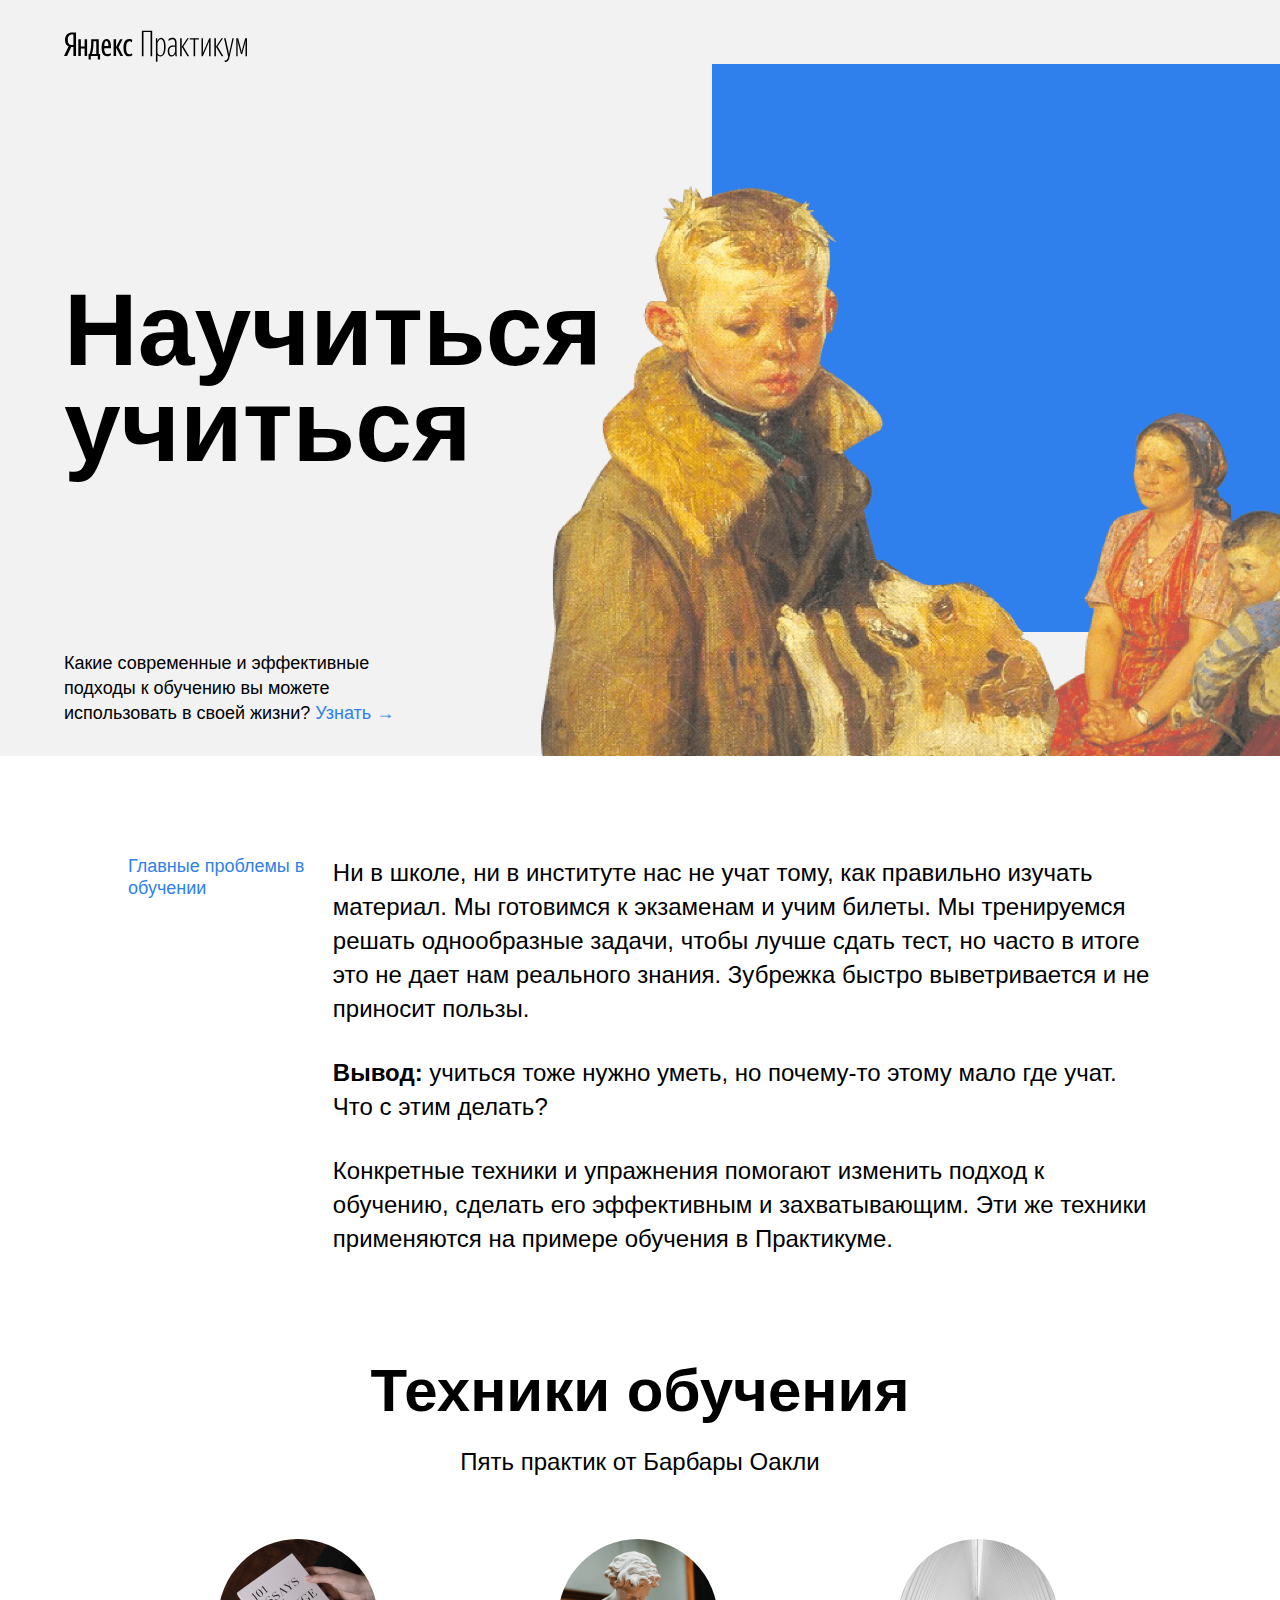
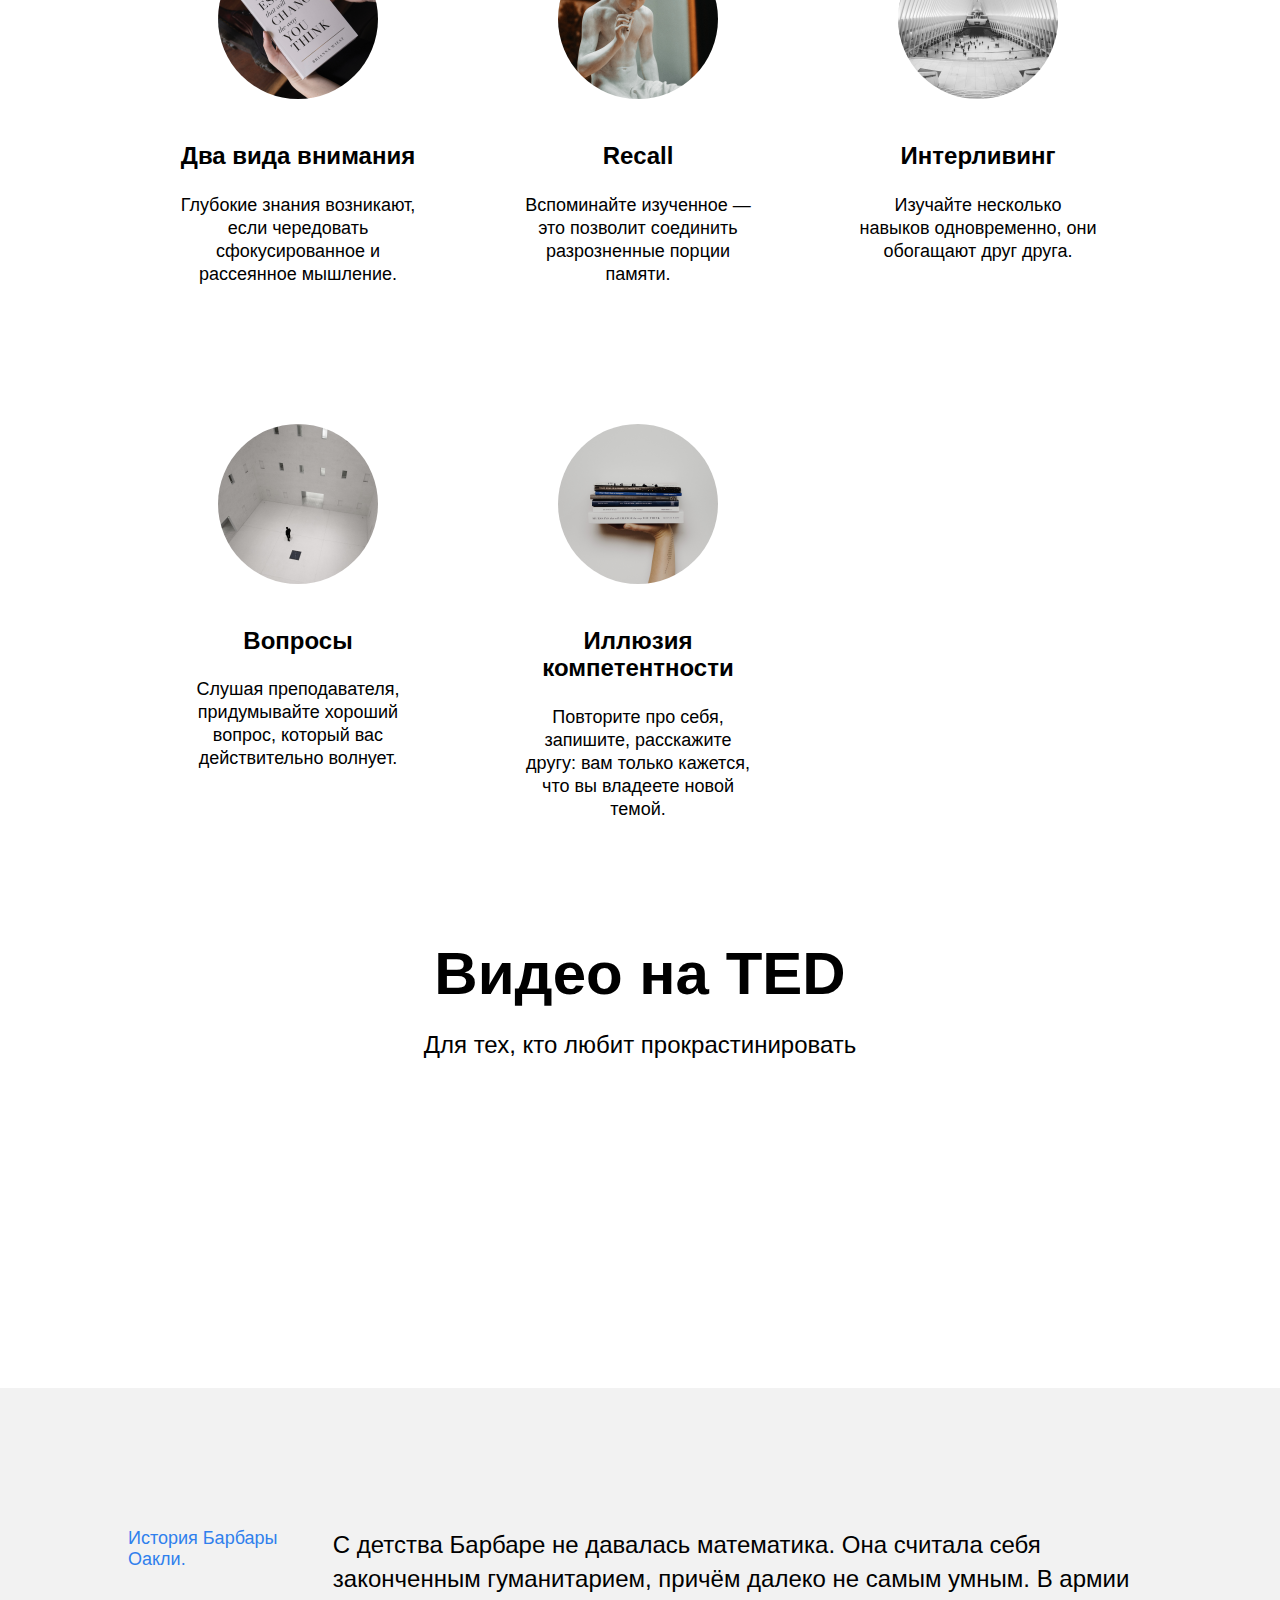
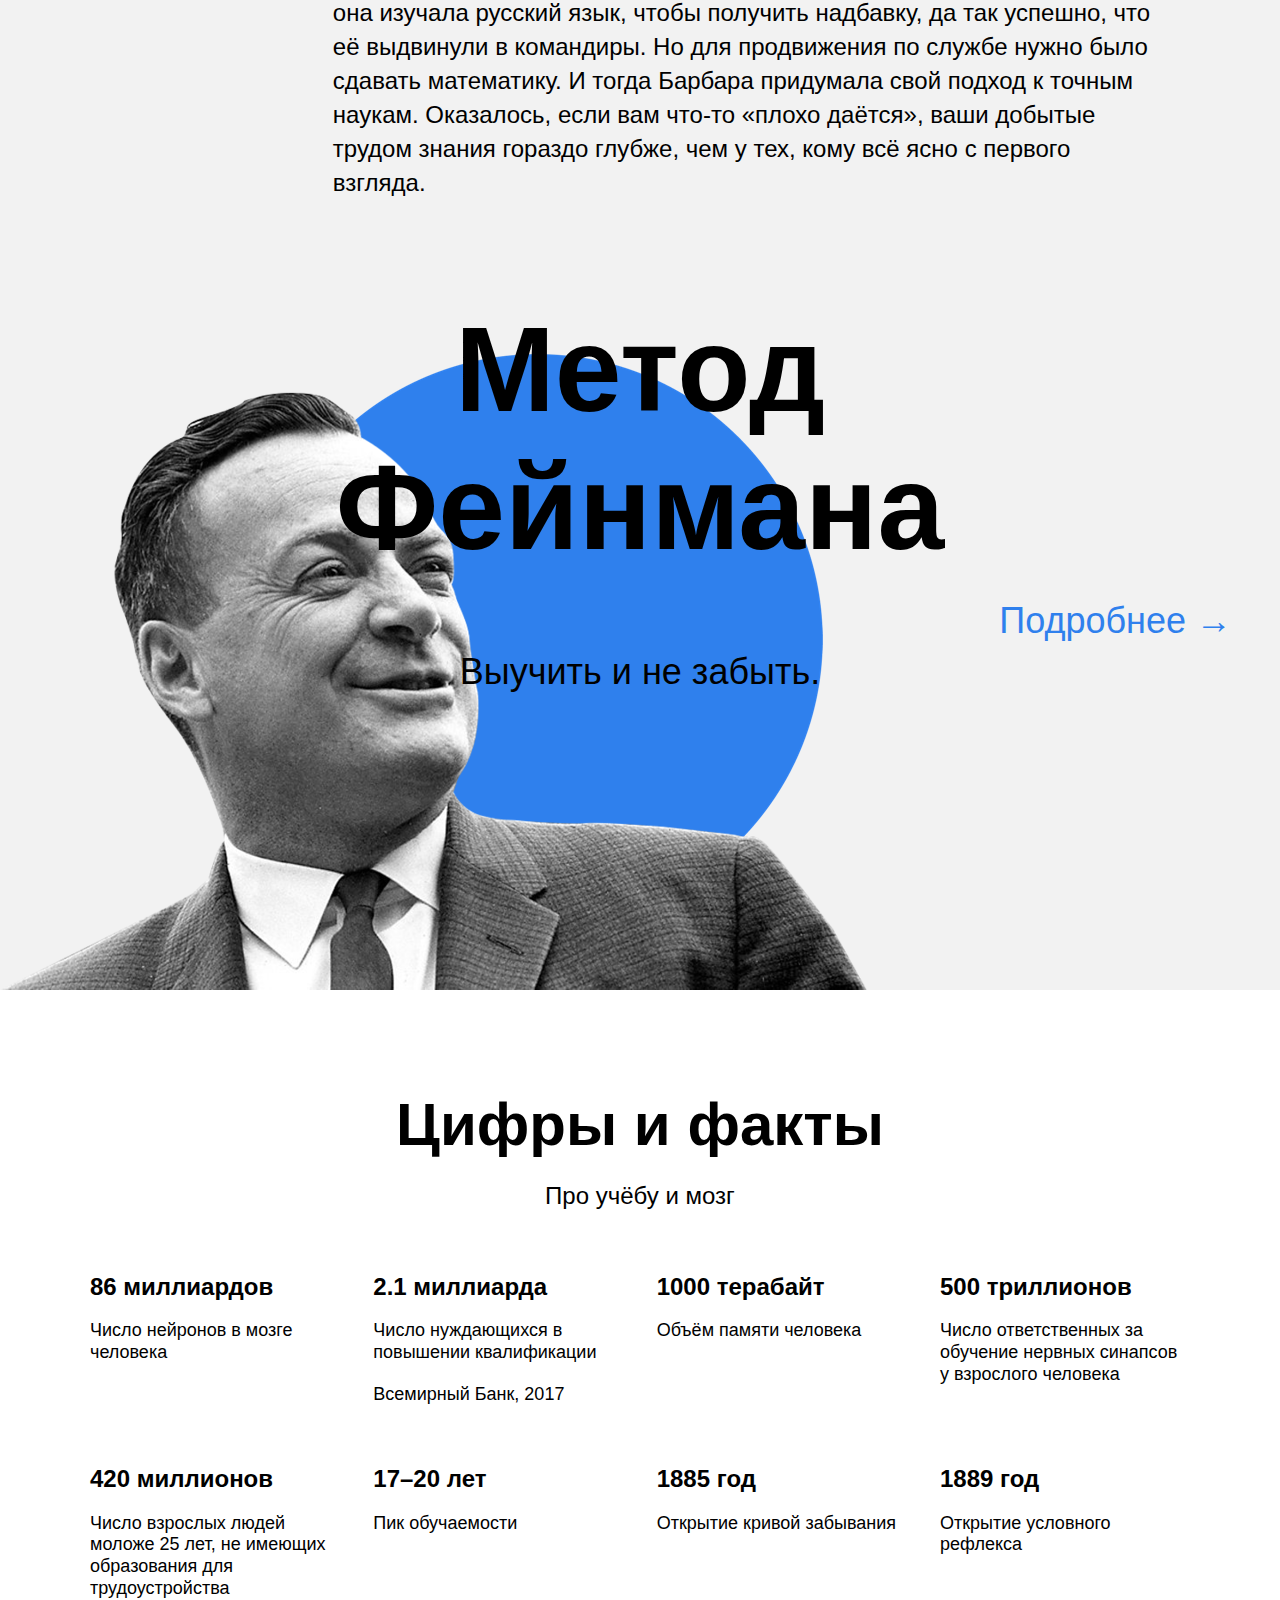
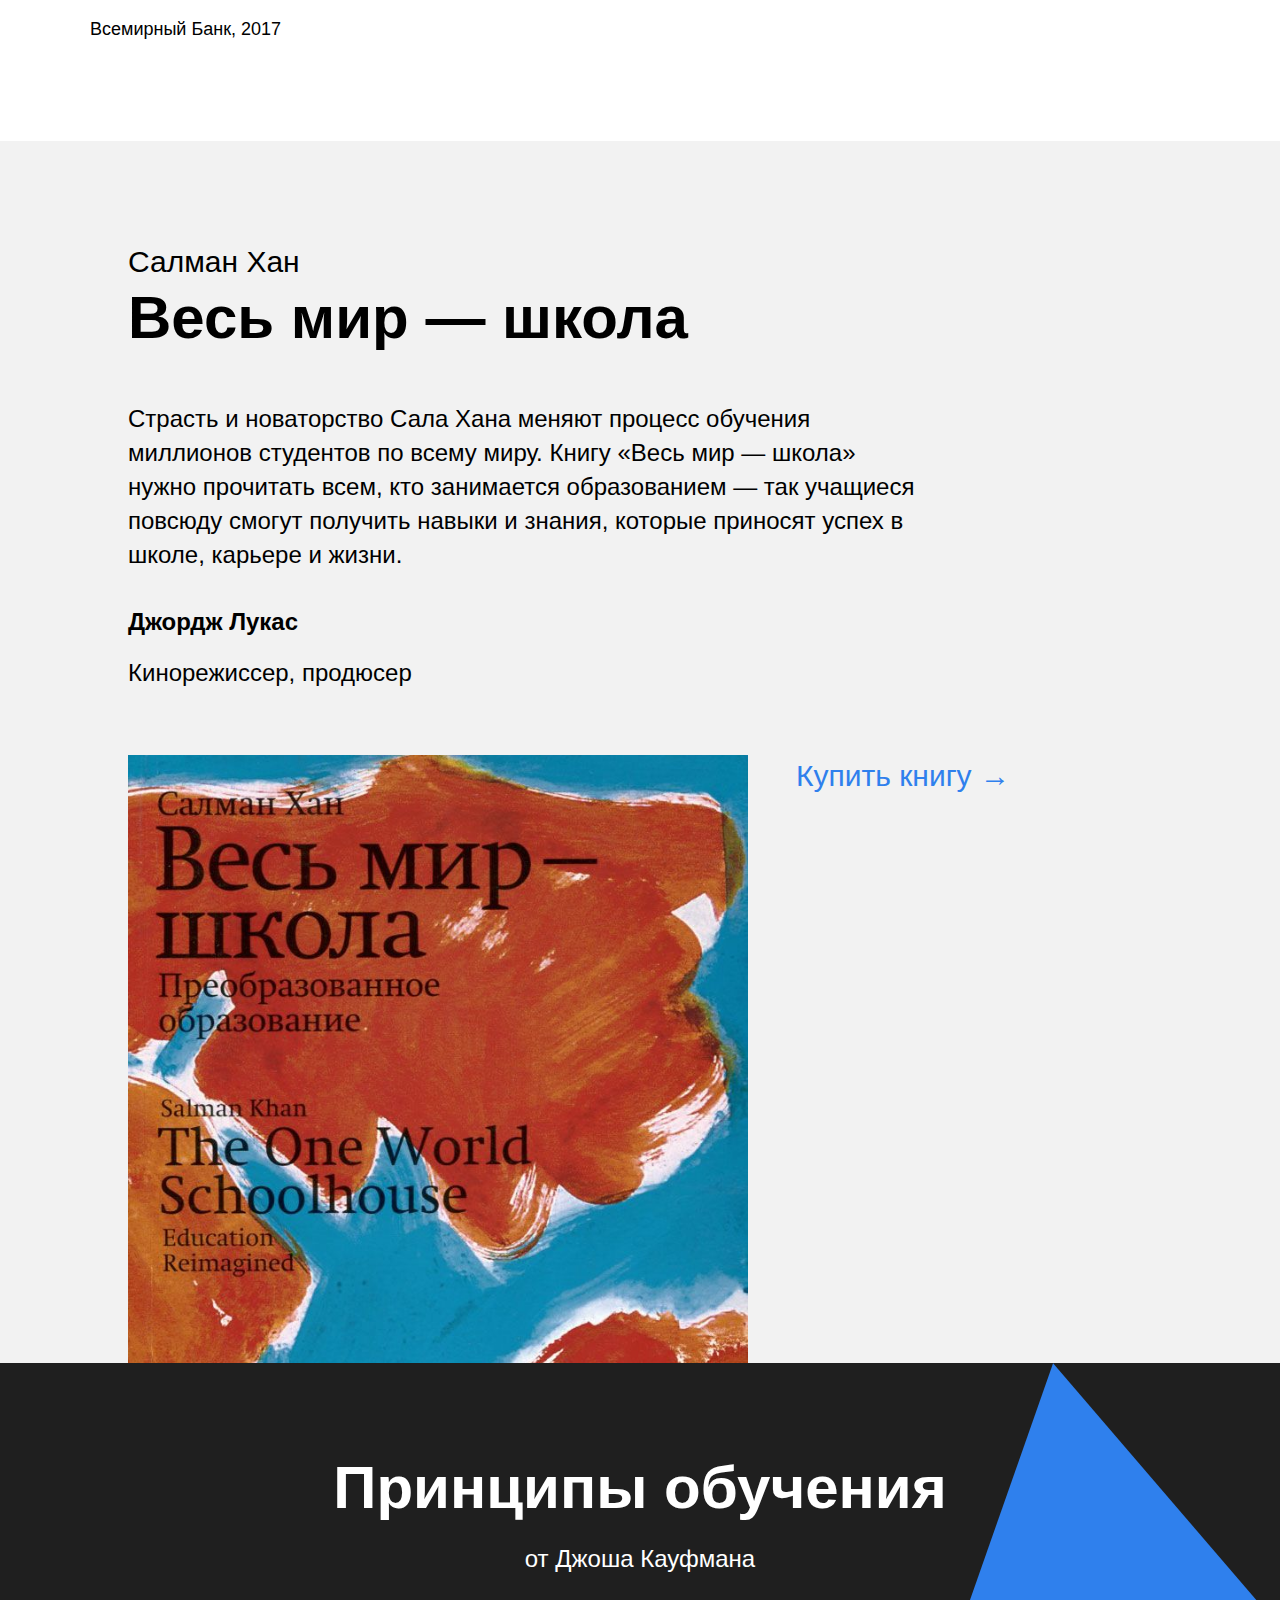
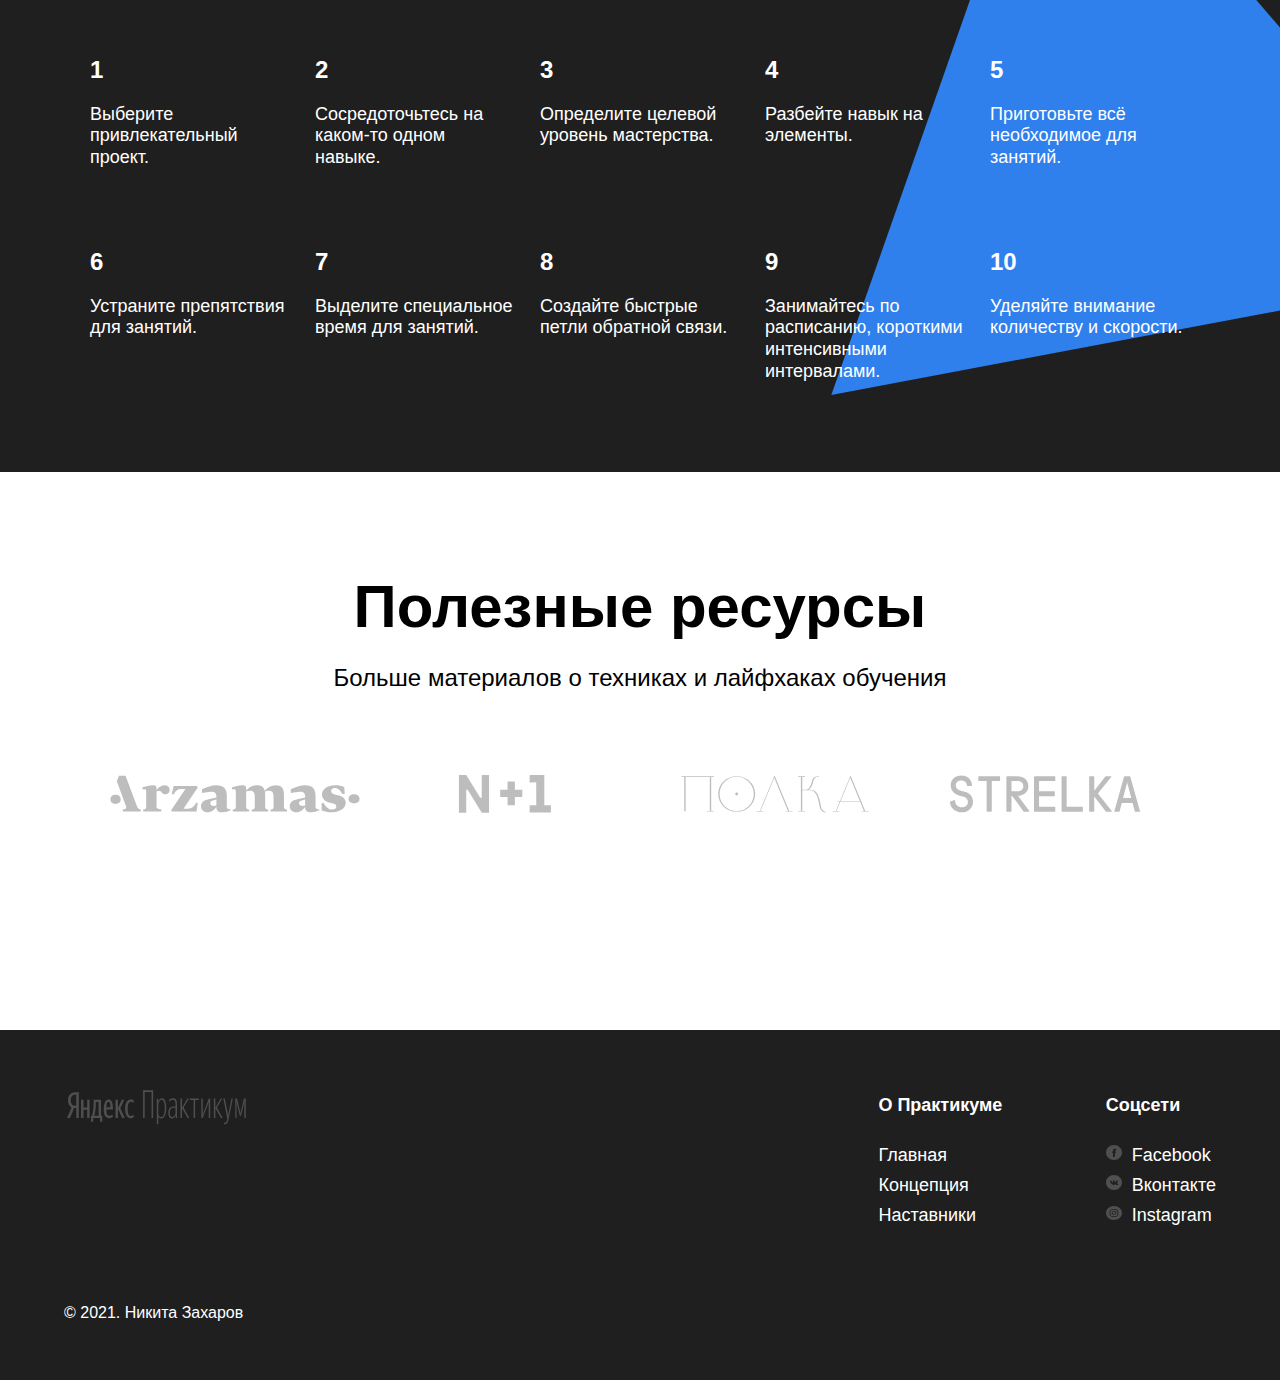
==== commit 19d90d39: "Проект готов к ревью" ====
--- a/public/index.html
+++ b/public/index.html
@@ -131,6 +131,20 @@
         </ul>
       </section>
 
+      <section class="khan">
+        <div class="khan__container">
+          <p class="khan__author">Салман Хан</p>
+          <h2 class="khan__tatle">Весь мир — школа</h2>
+          <p class="khan__quote">Страсть и новаторство Сала Хана меняют процесс обучения миллионов студентов по всему миру. Книгу «Весь мир — школа» нужно прочитать всем, кто занимается образованием — так учащиеся повсюду смогут получить навыки и знания, которые приносят успех в школе, карьере и жизни.</p>
+          <h3 class="khan__quote-author">Джордж Лукас</h3>
+          <p class="khan_quote-author-subline">Кинорежиссер, продюсер</p>
+          <div class="khan__book-conteiner">
+            <div class="khan__book-pic"></div>
+            <a class="khan__buy-link" href="">Купить книгу &rarr;</a>
+          </div>
+        </div>
+      </section>
+
       <section class="kaufman">
         <h2 class="section-title section-title_theme_dark">Принципы обучения</h2>
         <h3 class="section-subtitle section-subtitle_theme_dark">от Джоша Кауфмана</h3>
@@ -177,6 +191,17 @@
           </li>
         </ul>
         <div class="kaufman__triangle">
+        </div>
+      </section>
+
+      <section class="resources">
+        <h2 class="section-title">Полезные ресурсы</h2>
+        <h3 class="section-subtitle">Больше материалов о техниках и лайфхаках обучения</h3>
+        <div class="resources__logo-zone">
+          <img class="resources__logo" src="./images/logo/resources-arzamas.svg" alt="arzamas">
+          <img class="resources__logo" src="./images/logo/resources-n1.svg" alt="n+1">
+          <img class="resources__logo" src="./images/logo/resources-polka.svg" alt="polka">
+          <img class="resources__logo" src="./images/logo/resources-strelka.svg" alt="strelka">
         </div>
       </section>
     </main>
--- a/public/pages/index.css
+++ b/public/pages/index.css
@@ -40,6 +40,7 @@
 @import url(./../bloks/table/__heading/_theme/table__heading_theme_dark.css);
 @import url(./../bloks/table/__text/table__text.css);
 @import url(./../bloks/table/__text/_theme/table__text_theme_dark.css);
+@import url(./../bloks/description/description.css);
 @import url(./../bloks/two-columns/two-columns.css);
 @import url(./../bloks/two-columns/__brief/two-columns__brief.css);
 @import url(./../bloks/two-columns/__main-text/two-columns__main-text.css);
@@ -55,3 +56,16 @@
 @import url(./../bloks/video/__iframes/video__iframes.css);
 @import url(./../bloks/video/__iframe/video__iframe.css);
 @import url(./../bloks/oakley/oakley.css);
+@import url(./../bloks/khan/khan.css);
+@import url(./../bloks/khan/__container/khan__container.css);
+@import url(./../bloks/khan/__author/khan__author.css);
+@import url(./../bloks/khan/__title/khan__tatle.css);
+@import url(./../bloks/khan/__quote/khan__quote.css);
+@import url(./../bloks/khan/__quote-author/khan__quote-author.css);
+@import url(./../bloks/khan/__quote-author-subline/khan_quote-author-subline.css);
+@import url(./../bloks/khan/__book-container/khan__book-conteiner.css);
+@import url(./../bloks/khan/__book-pic/khan__book-pic.css);
+@import url(./../bloks/khan/__buy-link/khan__buy-link.css);
+@import url(./../bloks/resources/resources.css);
+@import url(./../bloks/resources/__logo-zone/resources__logo-zone.css);
+@import url(./../bloks/resources/__logo/resources__logo.css);
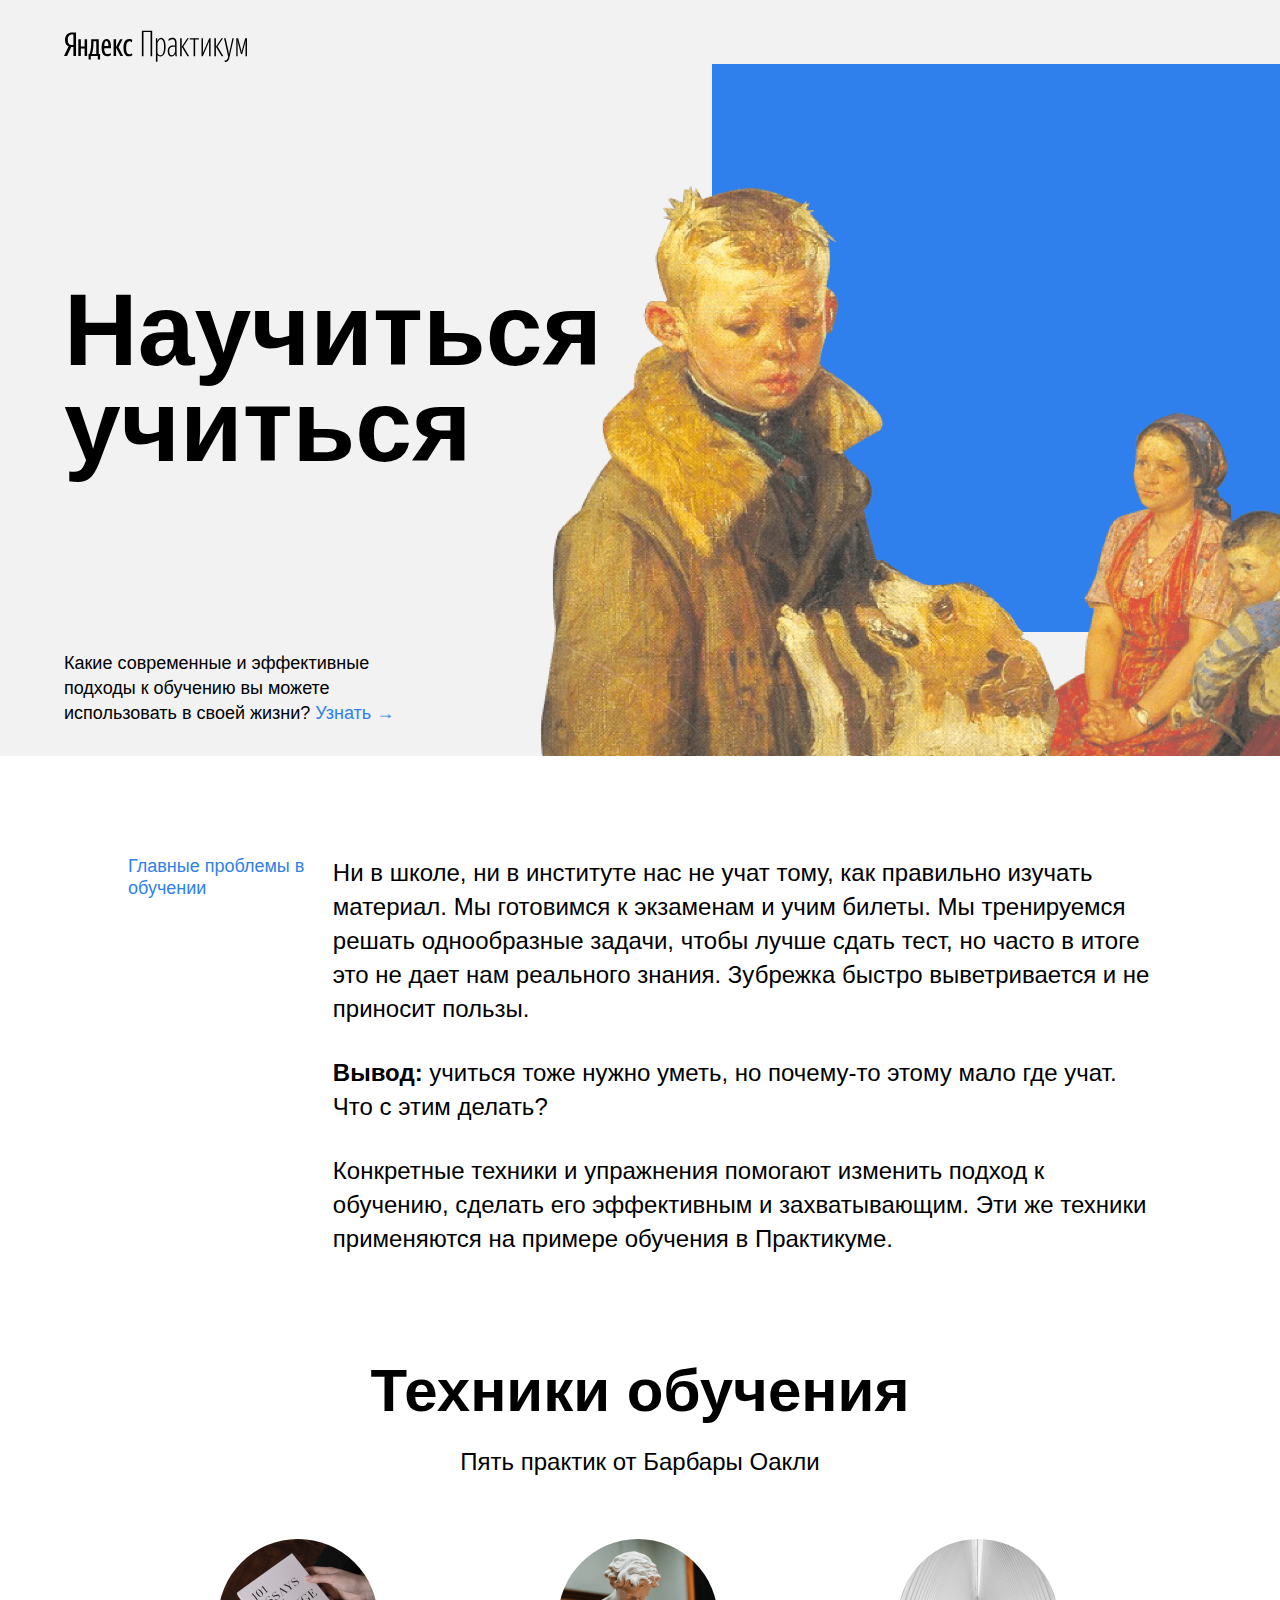
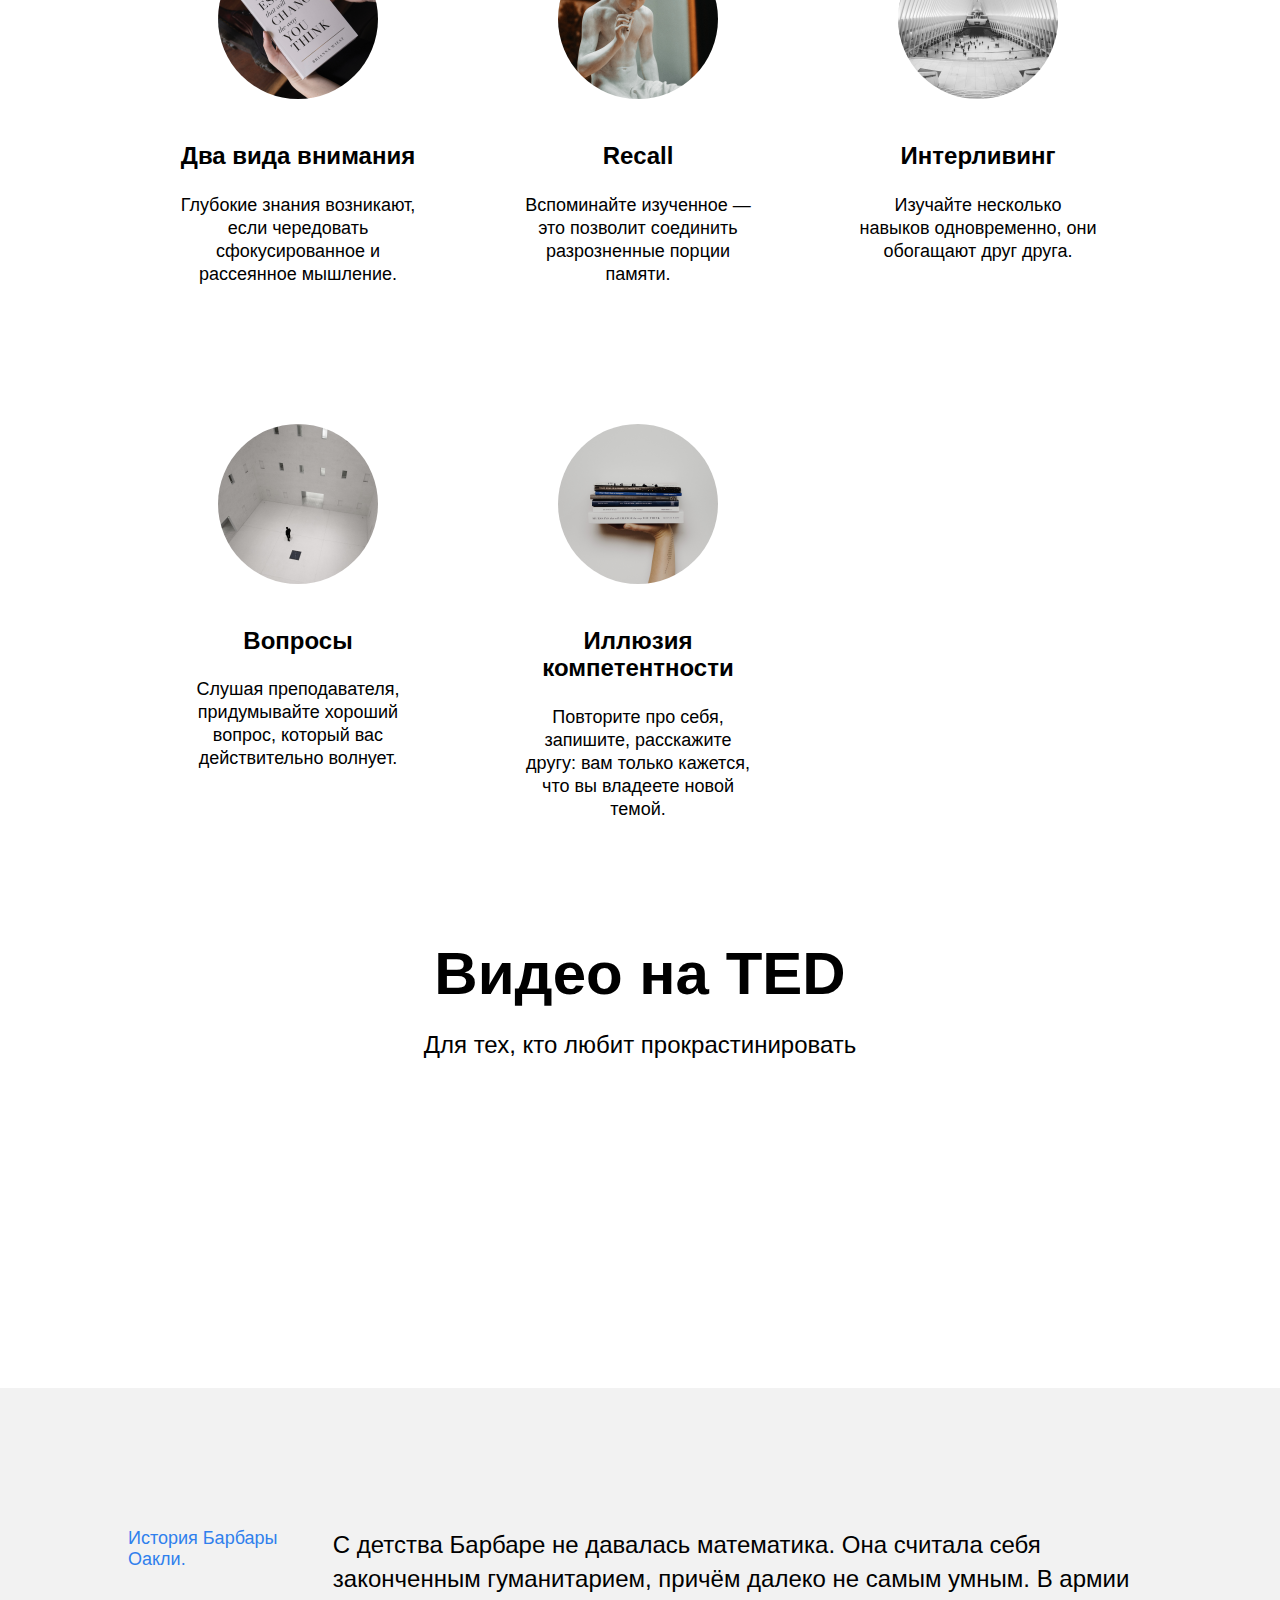
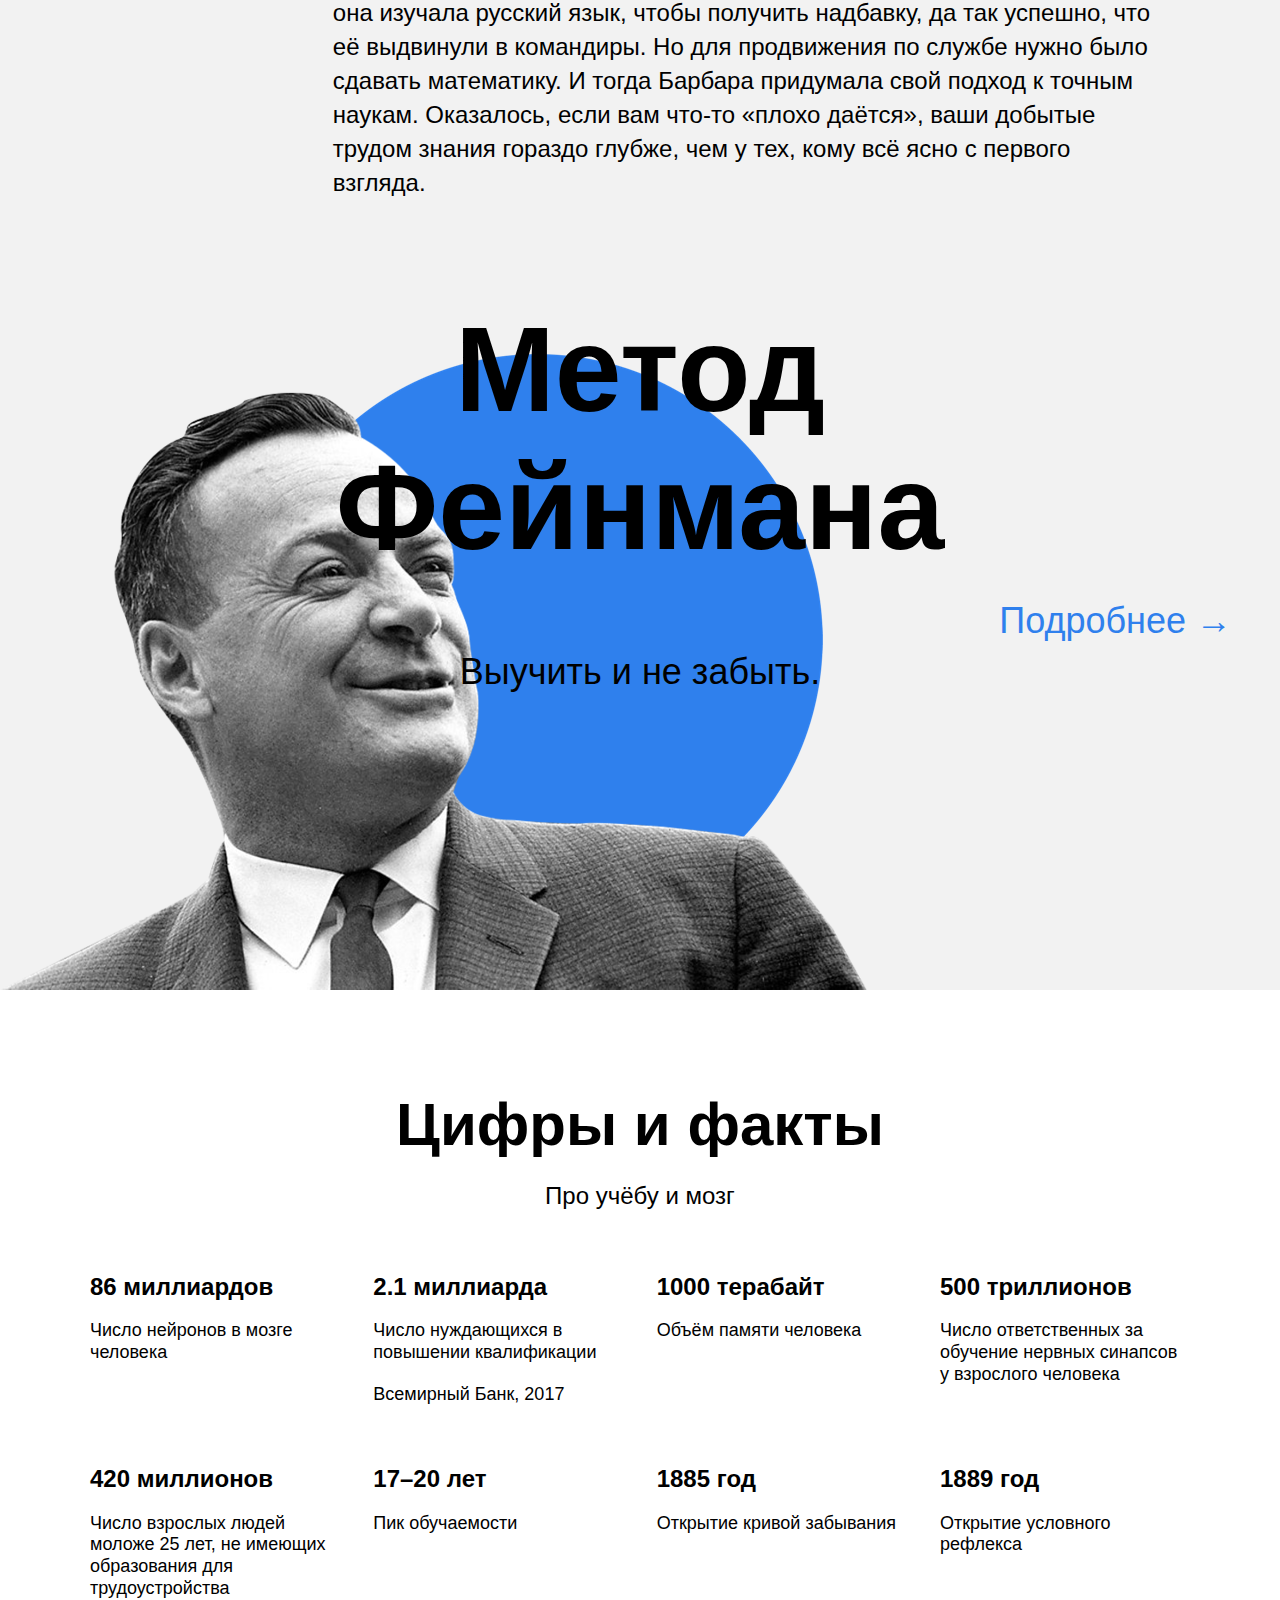
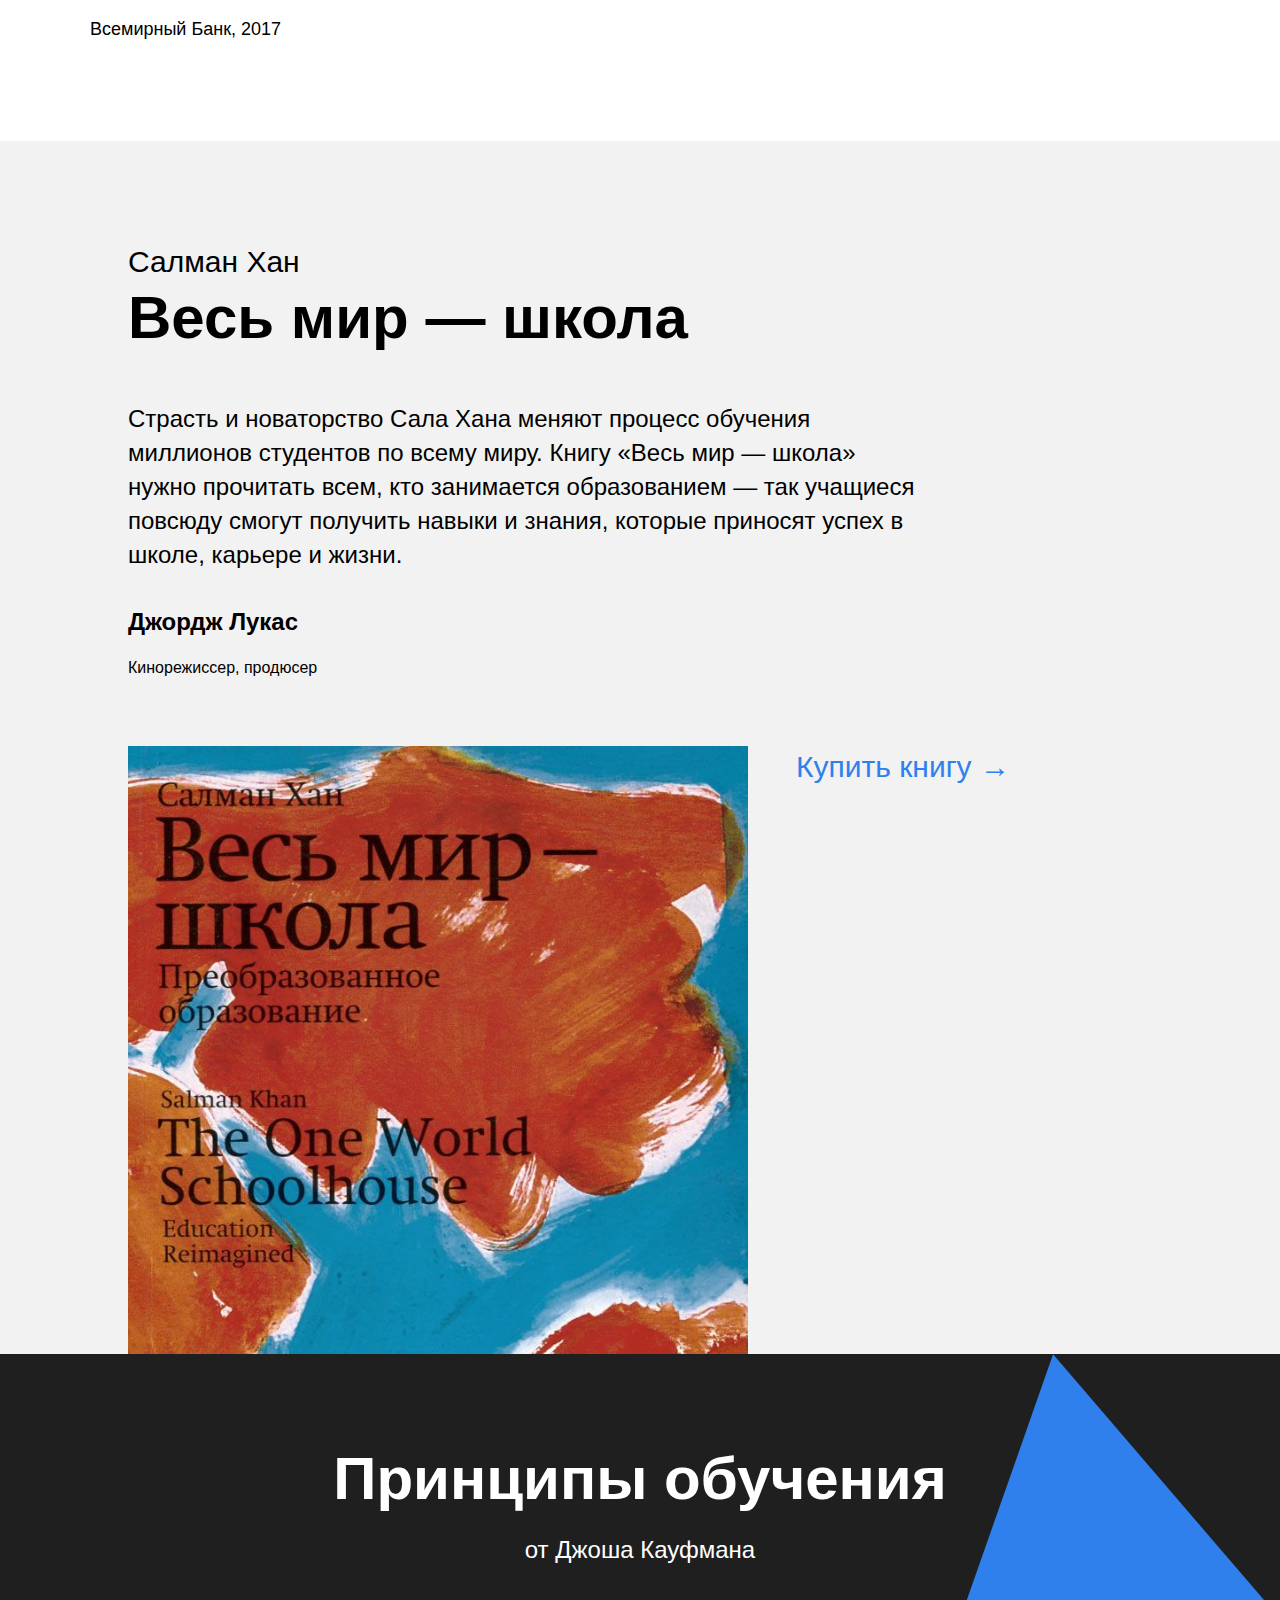
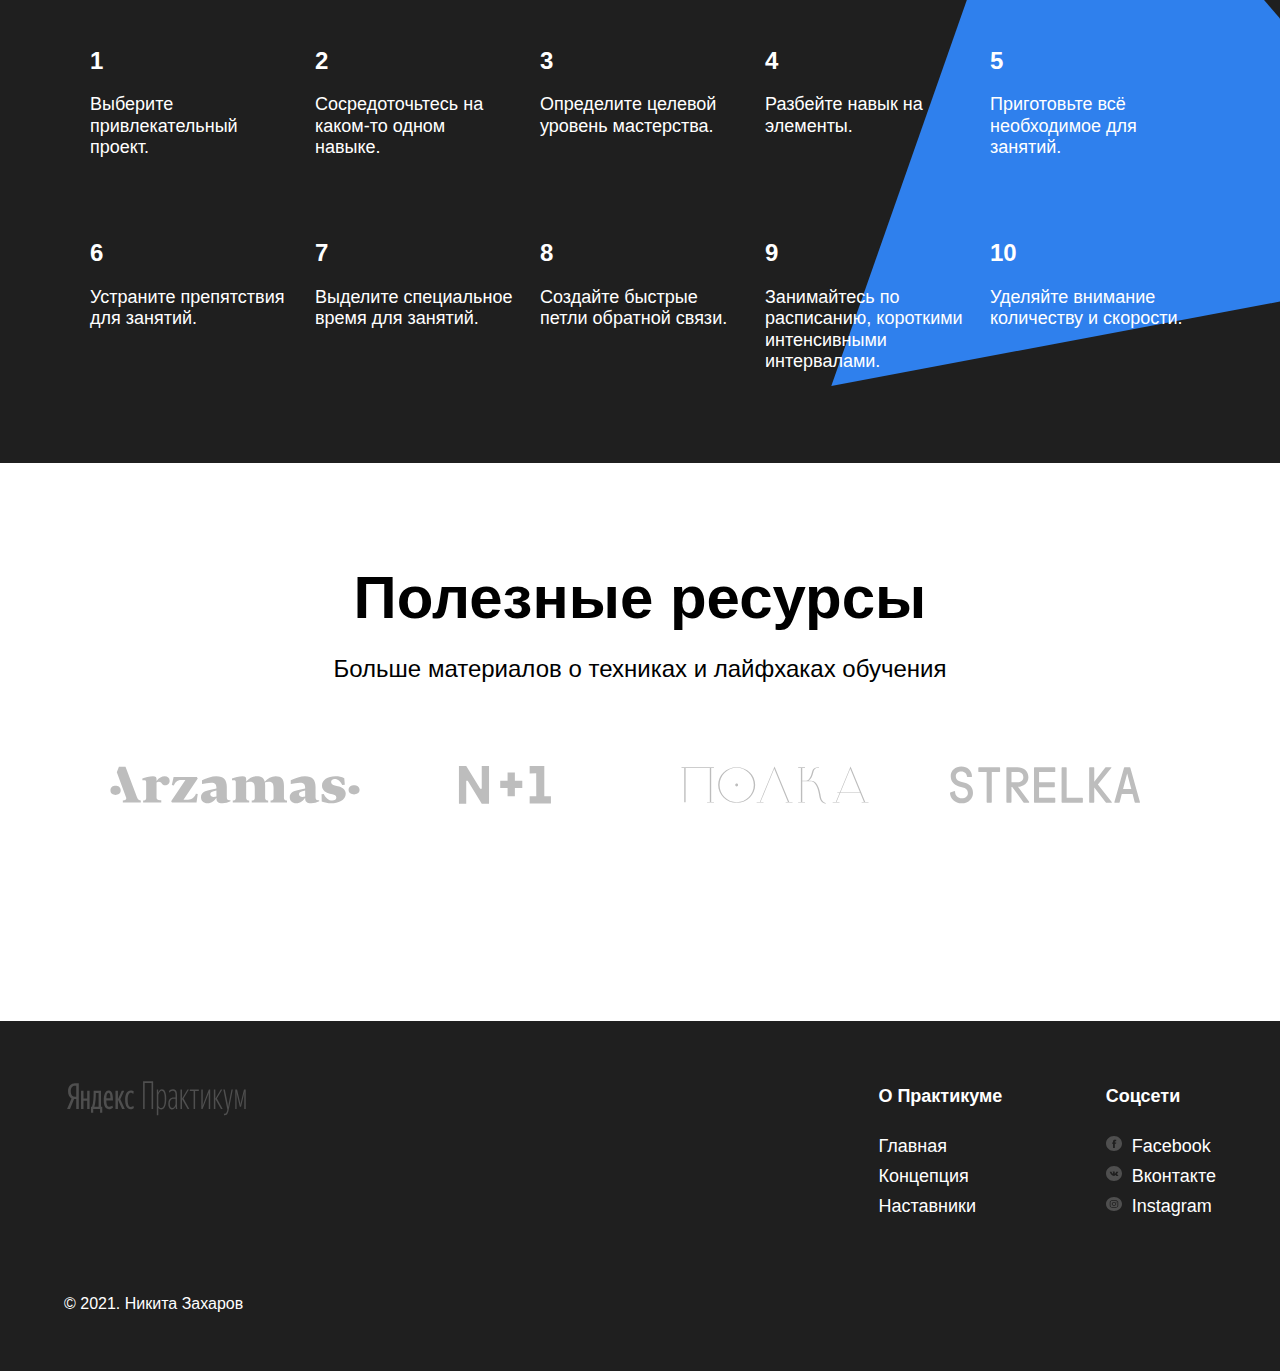
==== commit f6ecf17b: "исправлены ошибки автотеста" ====
--- a/public/index.html
+++ b/public/index.html
@@ -13,7 +13,7 @@
       <img class="logo logo_place_header" src="images/logo_place_header.svg" alt="Логотип Яндекс Практикум">
       <h1 class="header__title">Научиться учиться</h1>
       <p class="header__subtitle">Какие современные и эффективные подходы к обучению вы можете использовать в своей жизни?
-        <a href="#" class="header__link">Узнать &rarr;</a>
+        <a href="#" class="header__link" target="_blank">Узнать &rarr;</a>
       </p>
       <img class="header__main-illustration" src="images/header-image.png" alt="Картинка Опять Двойка">
       <div class="header__square-pic header__rotation"></div>
@@ -86,7 +86,7 @@
       <section class="feynman">
         <h2 class="feynman__title">Метод Фейнмана</h2>
         <p class="feynman__subtitle">Выучить и не забыть.</p>
-        <a class="feynman__link" href="#">Подробнее &rarr;</a>
+        <a class="feynman__link" href="#" target="_blank">Подробнее &rarr;</a>
         <img class="feynman__foto" src="images/feynman.png" alt="фотография Фейнмана">
       </section>
 
@@ -137,10 +137,10 @@
           <h2 class="khan__tatle">Весь мир — школа</h2>
           <p class="khan__quote">Страсть и новаторство Сала Хана меняют процесс обучения миллионов студентов по всему миру. Книгу «Весь мир — школа» нужно прочитать всем, кто занимается образованием — так учащиеся повсюду смогут получить навыки и знания, которые приносят успех в школе, карьере и жизни.</p>
           <h3 class="khan__quote-author">Джордж Лукас</h3>
-          <p class="khan_quote-author-subline">Кинорежиссер, продюсер</p>
+          <p class="khan__quote-author-subline">Кинорежиссер, продюсер</p>
           <div class="khan__book-conteiner">
             <div class="khan__book-pic"></div>
-            <a class="khan__buy-link" href="">Купить книгу &rarr;</a>
+            <a class="khan__buy-link" href="#" target="_blank">Купить книгу &rarr;</a>
           </div>
         </div>
       </section>
@@ -214,9 +214,9 @@
         <nav class="footer__column footer__column_content_info">
           <h2 class="footer__column-heading">О Практикуме</h2>
           <ul class="footer__column-links">
-            <li><a class="footer__column-link" href="#">Главная</a></li>
-            <li><a class="footer__column-link" href="#">Концепция</a></li>
-            <li><a class="footer__column-link" href="#">Наставники</a></li>
+            <li><a class="footer__column-link" href="#" target="_blank">Главная</a></li>
+            <li><a class="footer__column-link" href="#" target="_blank">Концепция</a></li>
+            <li><a class="footer__column-link" href="#" target="_blank">Наставники</a></li>
           </ul>
         </nav>
         <nav class="footer__column footer__column_content_social">
